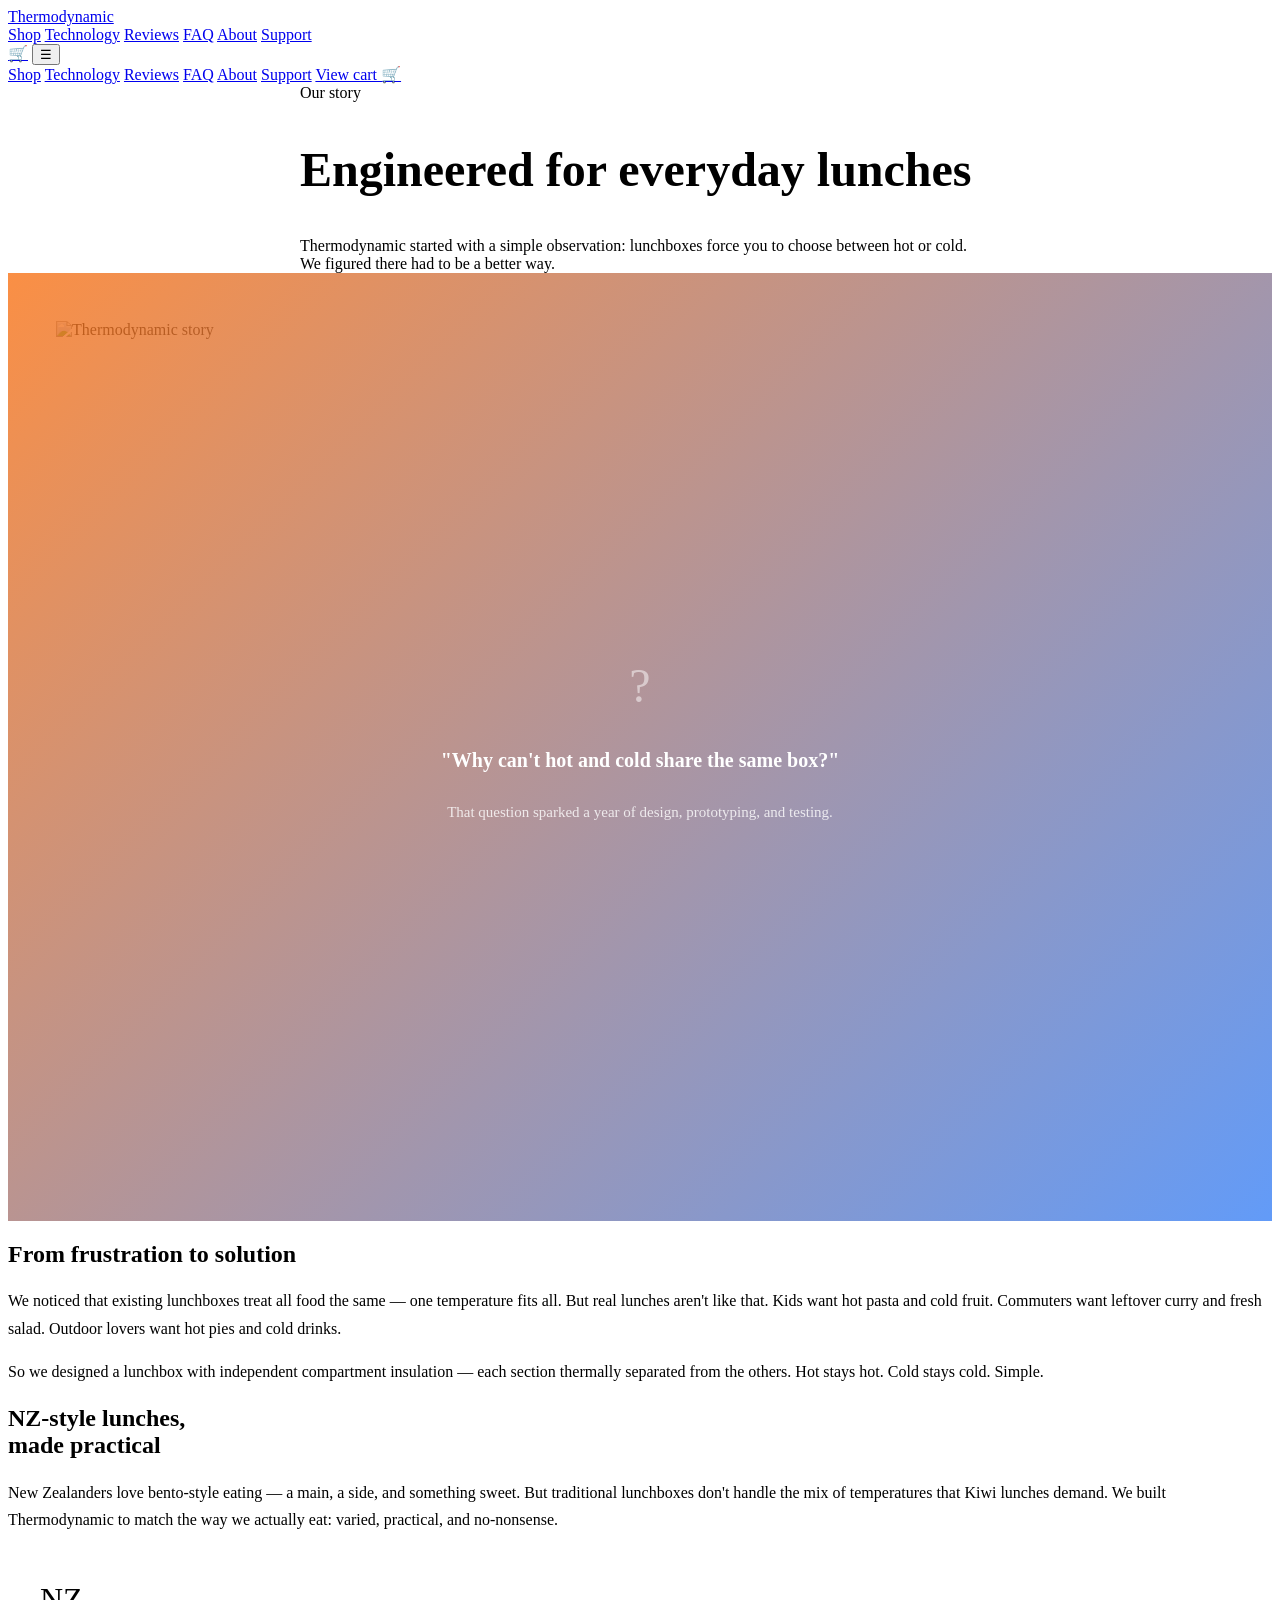
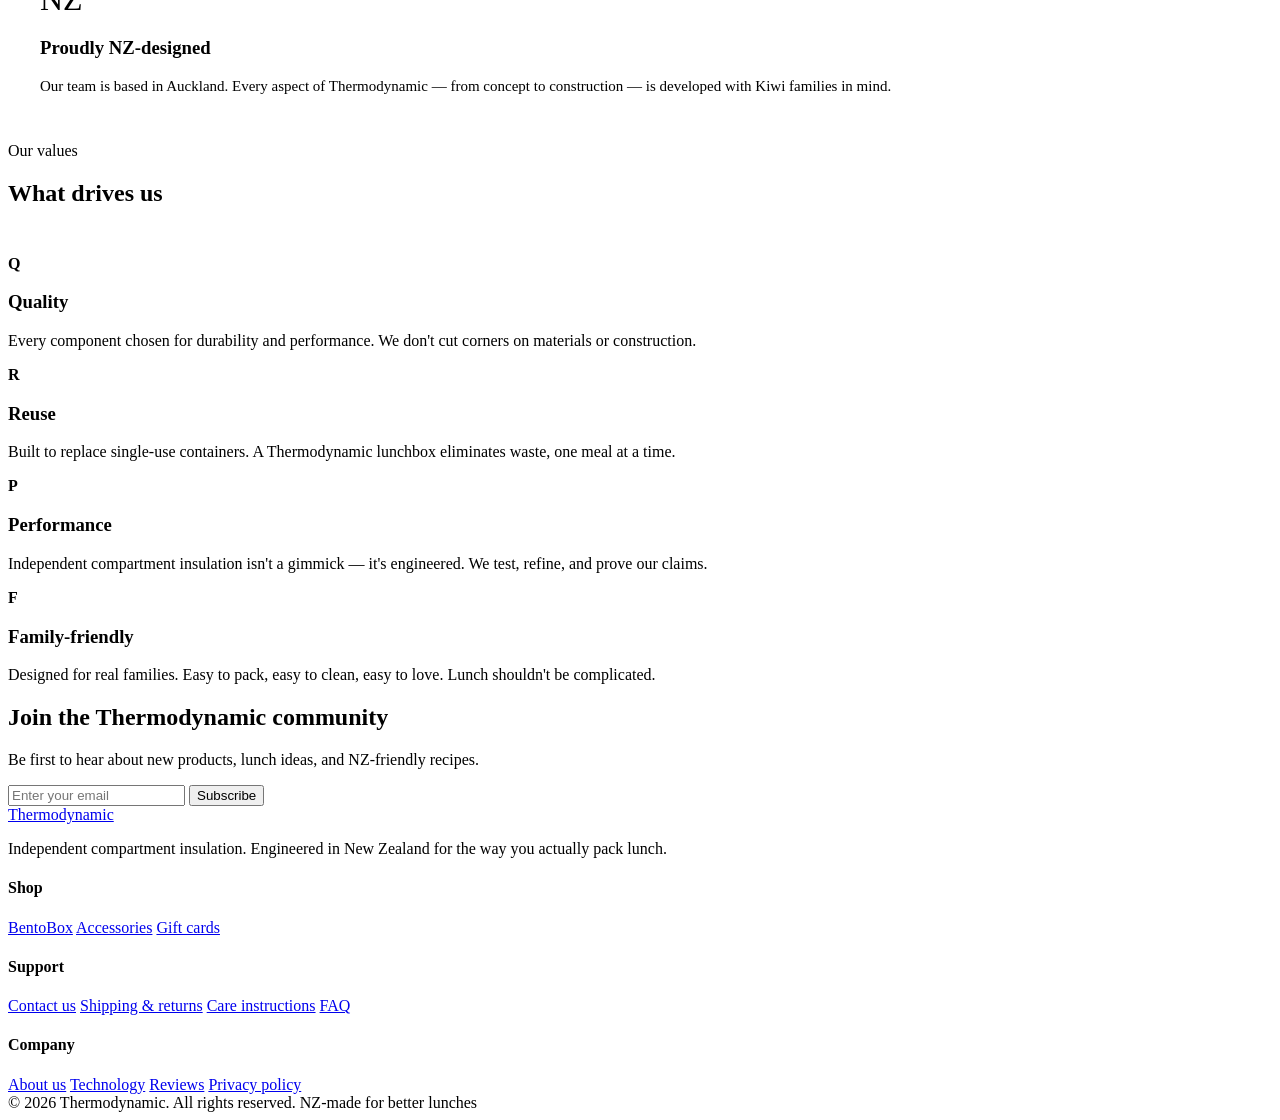
==== about.html @ 36f6bd49 "Add about.html" ====
<!DOCTYPE html>
<html lang="en-NZ">
<head>
  <meta charset="UTF-8">
  <meta name="viewport" content="width=device-width, initial-scale=1.0">
  <title>About Thermodynamic – Our Story</title>
  <meta name="description" content="Thermodynamic was born from one simple question: why can't hot and cold food share the same lunchbox? Learn our story.">
  <meta property="og:title" content="About Thermodynamic – Engineered for everyday lunches">
  <meta property="og:description" content="The story behind New Zealand's first independent compartment insulation lunchbox.">
  <link rel="stylesheet" href="css/style.css">
  <link rel="icon" href="assets/logo.svg">
</head>
<body>
  <header class="header">
    <div class="container header-inner">
      <a href="index.html" class="logo"><img class="logo-icon" src="assets/logo.svg" alt="">Thermodynamic</a>
      <nav class="nav">
        <a href="shop.html">Shop</a>
        <a href="technology.html">Technology</a>
        <a href="reviews.html">Reviews</a>
        <a href="faq.html">FAQ</a>
        <a href="about.html">About</a>
        <a href="support.html">Support</a>
      </nav>
      <div class="header-actions">
        <a href="cart.html" class="cart-btn" aria-label="Cart">🛒<span class="cart-count" style="display:none">0</span></a>
        <button class="mobile-menu-btn" aria-label="Menu">☰</button>
      </div>
    </div>
    <nav class="mobile-nav">
      <a href="shop.html">Shop</a>
      <a href="technology.html">Technology</a>
      <a href="reviews.html">Reviews</a>
      <a href="faq.html">FAQ</a>
      <a href="about.html">About</a>
      <a href="support.html">Support</a>
      <a href="cart.html" class="btn btn-primary">View cart 🛒</a>
    </nav>
  </header>

  <main>
    <section class="section" style="padding-bottom:0">
      <div class="container">
        <div class="text-center" style="max-width:680px;margin:0 auto">
          <span class="section-label">Our story</span>
          <h1 class="section-title" style="font-size:clamp(2rem,4.5vw,3rem)">Engineered for everyday lunches</h1>
          <p class="section-subtitle" style="margin:0 auto">Thermodynamic started with a simple observation: lunchboxes force you to choose between hot or cold. We figured there had to be a better way.</p>
        </div>
      </div>
    </section>

    <!-- Story -->
    <section class="section">
      <div class="container">
        <div class="grid-2" style="align-items:center">
          <div style="border-radius:var(--radius);overflow:hidden;position:relative;aspect-ratio:4/3">
            <img src="assets/standard_slate.png" alt="Thermodynamic story" style="position:absolute;inset:0;width:100%;height:100%;object-fit:contain;padding:3rem">
            <div style="position:absolute;inset:0;background:linear-gradient(135deg,rgba(249,115,22,.8),rgba(59,130,246,.8));display:flex;flex-direction:column;align-items:center;justify-content:center;padding:2rem;text-align:center">
              <div style="font-size:3rem;font-weight:200;color:rgba(255,255,255,.5);margin-bottom:1rem">?</div>
              <h3 style="font-size:1.25rem;color:white">"Why can't hot and cold share the same box?"</h3>
              <p style="color:rgba(255,255,255,.8);font-size:.9375rem;margin-top:.75rem">That question sparked a year of design, prototyping, and testing.</p>
            </div>
          </div>
          <div>
            <h2 class="section-title">From frustration to solution</h2>
            <p style="color:var(--slate-500);line-height:1.7;margin-bottom:1rem">We noticed that existing lunchboxes treat all food the same — one temperature fits all. But real lunches aren't like that. Kids want hot pasta and cold fruit. Commuters want leftover curry and fresh salad. Outdoor lovers want hot pies and cold drinks.</p>
            <p style="color:var(--slate-500);line-height:1.7">So we designed a lunchbox with independent compartment insulation — each section thermally separated from the others. Hot stays hot. Cold stays cold. Simple.</p>
          </div>
        </div>
      </div>
    </section>

    <!-- NZ context -->
    <section class="section" style="background:var(--slate-50)">
      <div class="container">
        <div class="grid-2" style="align-items:center">
          <div>
            <h2 class="section-title">NZ-style lunches,<br>made practical</h2>
            <p style="color:var(--slate-500);line-height:1.7">New Zealanders love bento-style eating — a main, a side, and something sweet. But traditional lunchboxes don't handle the mix of temperatures that Kiwi lunches demand. We built Thermodynamic to match the way we actually eat: varied, practical, and no-nonsense.</p>
          </div>
          <div style="background:var(--white);border-radius:var(--radius);padding:2rem;border:1px solid var(--slate-200)">
            <div style="font-size:2rem;font-weight:200;color:var(--slate-300);margin-bottom:1rem">NZ</div>
            <h3>Proudly NZ-designed</h3>
            <p style="color:var(--slate-500);font-size:.9375rem">Our team is based in Auckland. Every aspect of Thermodynamic — from concept to construction — is developed with Kiwi families in mind.</p>
          </div>
        </div>
      </div>
    </section>

    <!-- Values -->
    <section class="section">
      <div class="container">
        <div class="text-center" style="margin-bottom:3rem">
          <span class="section-label">Our values</span>
          <h2 class="section-title">What drives us</h2>
        </div>
        <div class="values-grid">
          <div class="value-card">
            <div class="icon" style="font-weight:700;font-size:1rem">Q</div>
            <h3>Quality</h3>
            <p>Every component chosen for durability and performance. We don't cut corners on materials or construction.</p>
          </div>
          <div class="value-card">
            <div class="icon" style="font-weight:700;font-size:1rem">R</div>
            <h3>Reuse</h3>
            <p>Built to replace single-use containers. A Thermodynamic lunchbox eliminates waste, one meal at a time.</p>
          </div>
          <div class="value-card">
            <div class="icon" style="font-weight:700;font-size:1rem">P</div>
            <h3>Performance</h3>
            <p>Independent compartment insulation isn't a gimmick — it's engineered. We test, refine, and prove our claims.</p>
          </div>
          <div class="value-card">
            <div class="icon" style="font-weight:700;font-size:1rem">F</div>
            <h3>Family-friendly</h3>
            <p>Designed for real families. Easy to pack, easy to clean, easy to love. Lunch shouldn't be complicated.</p>
          </div>
        </div>
      </div>
    </section>

    <section class="section email-capture">
      <div class="container">
        <h2>Join the Thermodynamic community</h2>
        <p>Be first to hear about new products, lunch ideas, and NZ-friendly recipes.</p>
        <form class="email-form" onsubmit="event.preventDefault();const i=this.querySelector('input');if(i&&i.value){showToast('Thanks! You\'re on the list');i.value=''}">
          <input type="email" placeholder="Enter your email" required aria-label="Email address">
          <button type="submit" class="btn btn-dark">Subscribe</button>
        </form>
      </div>
    </section>
  </main>

  <footer class="footer">
    <div class="container">
      <div class="footer-grid">
        <div class="footer-brand">
          <a href="index.html" class="logo"><img class="logo-icon" src="assets/logo.svg" alt="">Thermodynamic</a>
          <p>Independent compartment insulation. Engineered in New Zealand for the way you actually pack lunch.</p>
        </div>
        <div>
          <h4>Shop</h4>
          <a href="shop.html">BentoBox</a>
          <a href="shop.html">Accessories</a>
          <a href="shop.html">Gift cards</a>
        </div>
        <div>
          <h4>Support</h4>
          <a href="support.html">Contact us</a>
          <a href="support.html">Shipping & returns</a>
          <a href="support.html">Care instructions</a>
          <a href="faq.html">FAQ</a>
        </div>
        <div>
          <h4>Company</h4>
          <a href="about.html">About us</a>
          <a href="technology.html">Technology</a>
          <a href="reviews.html">Reviews</a>
          <a href="support.html">Privacy policy</a>
        </div>
      </div>
      <div class="footer-bottom">
        <span>© 2026 Thermodynamic. All rights reserved.</span>
        <span>NZ-made for better lunches</span>
      </div>
    </div>
  </footer>

  <script src="js/main.js"></script>
</body>
</html>
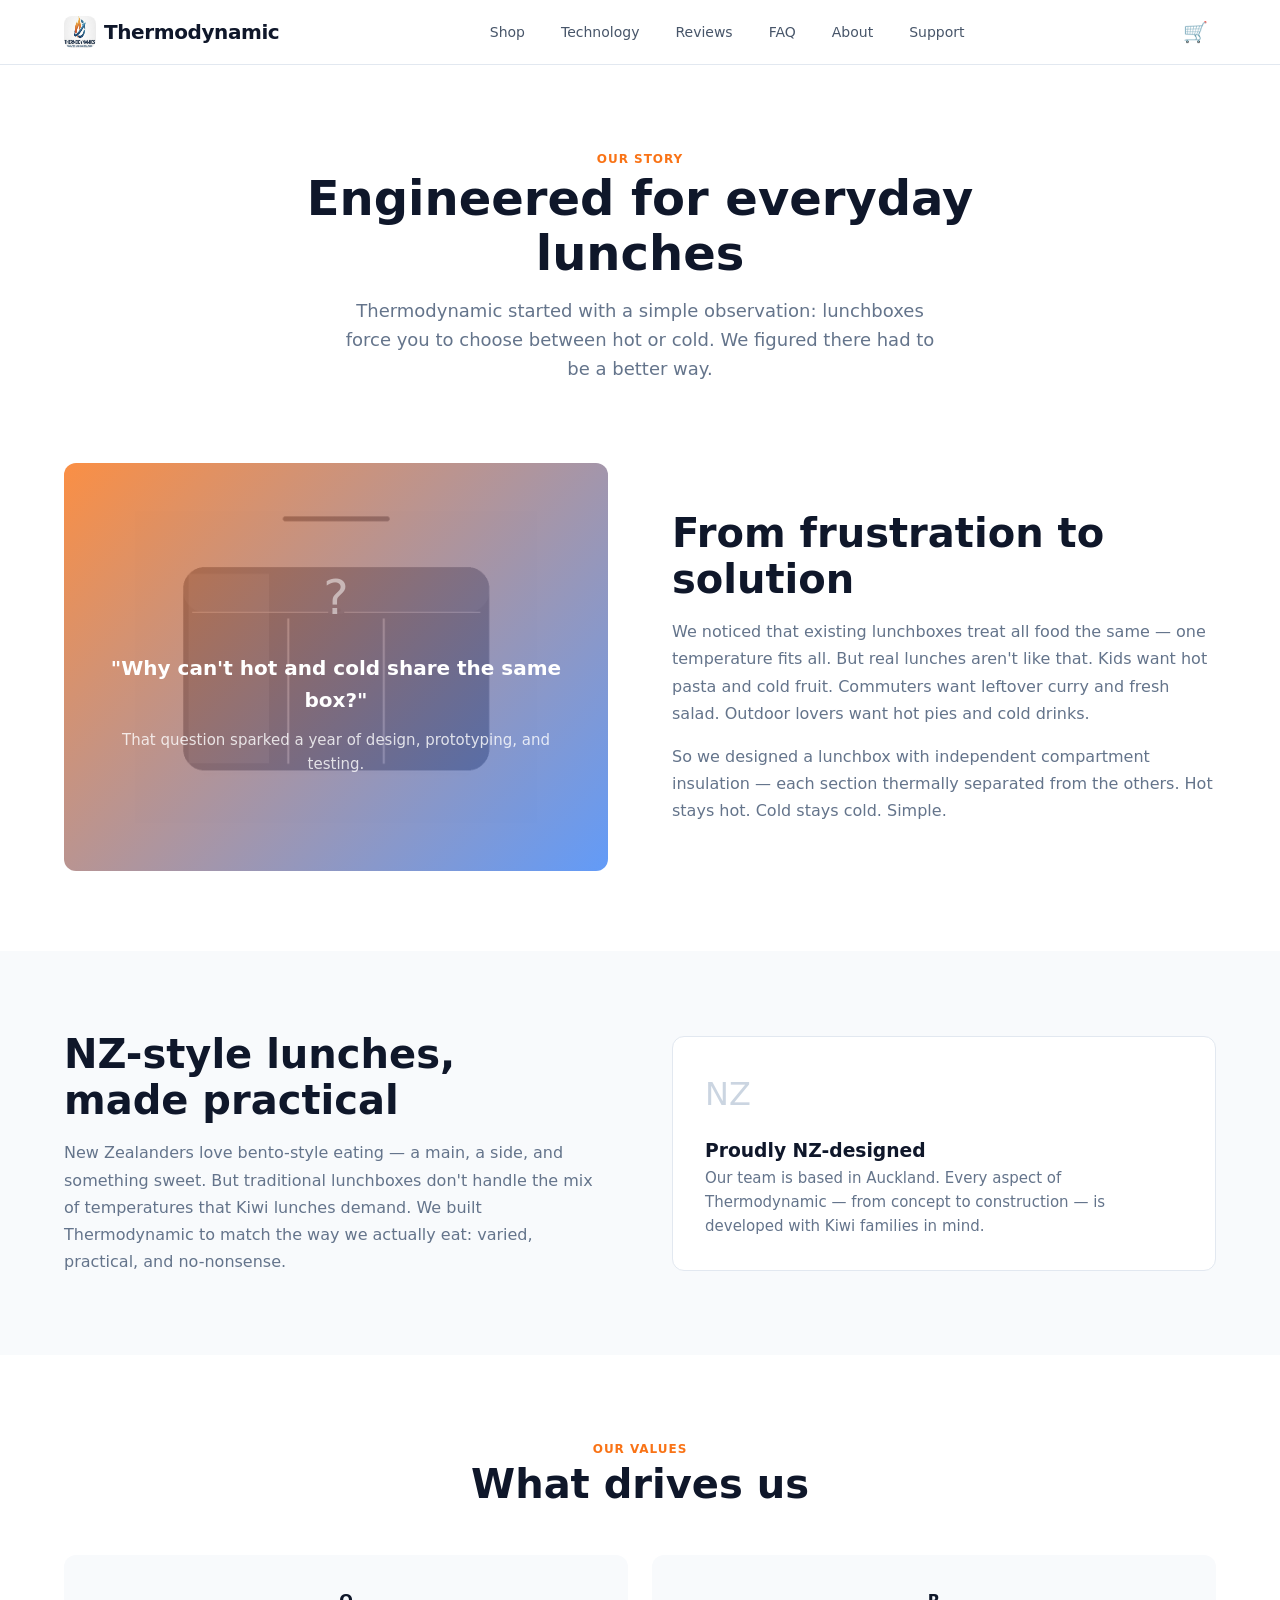
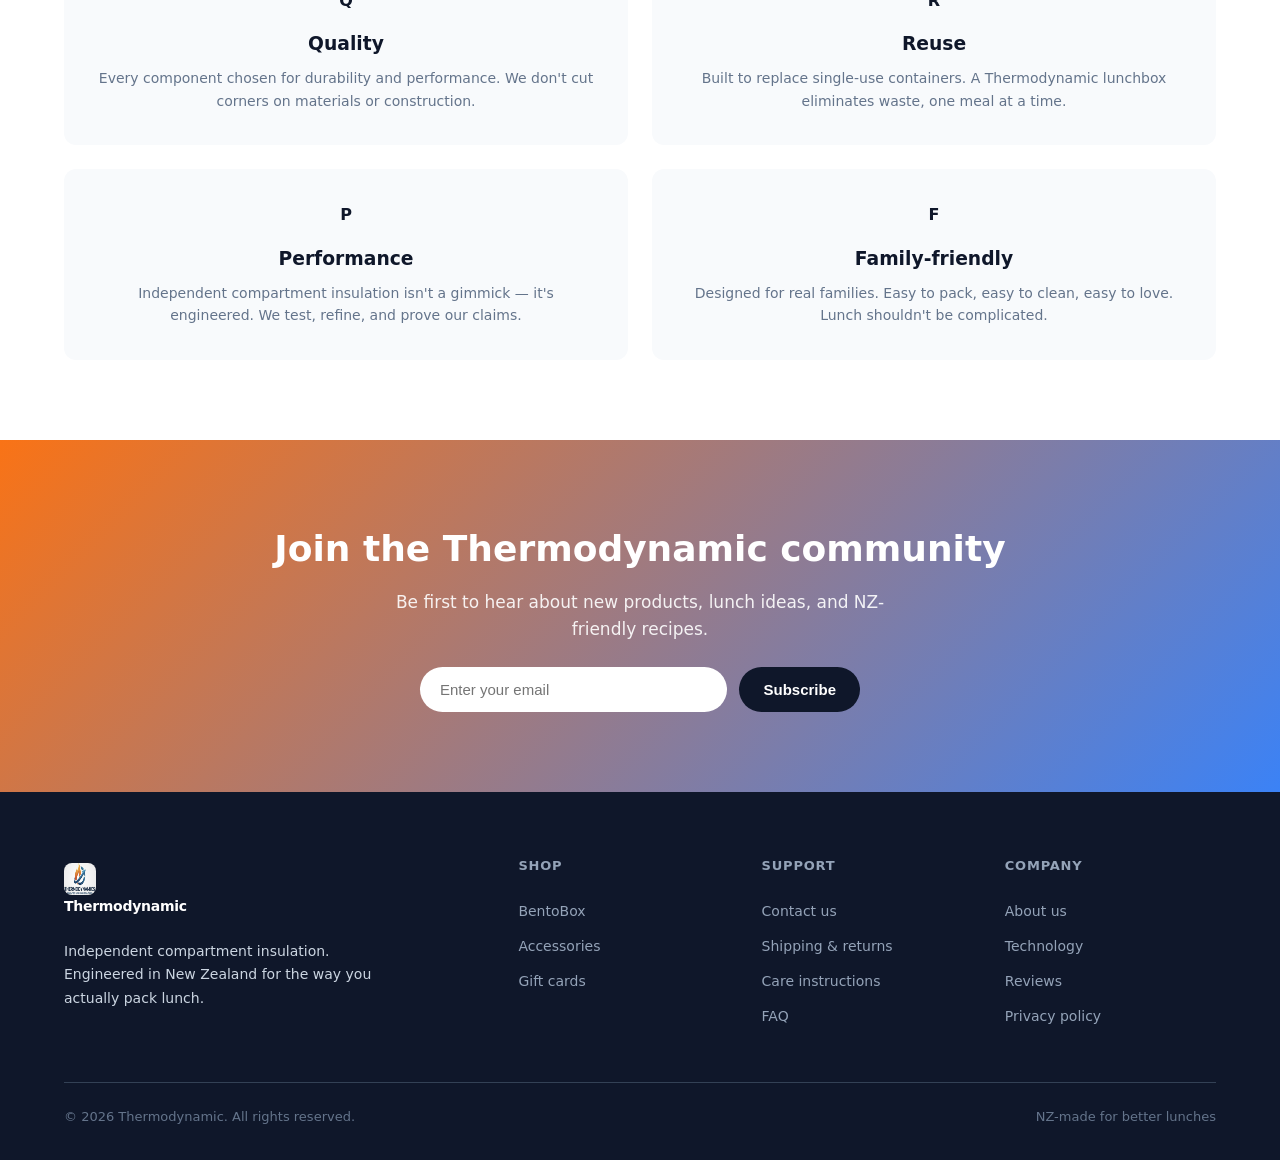
==== commit 3b93da28: "Replace logo with new brand image + update hero" ====
--- a/about.html
+++ b/about.html
@@ -8,12 +8,12 @@
   <meta property="og:title" content="About Thermodynamic – Engineered for everyday lunches">
   <meta property="og:description" content="The story behind New Zealand's first independent compartment insulation lunchbox.">
   <link rel="stylesheet" href="css/style.css">
-  <link rel="icon" href="assets/logo.svg">
+  <link rel="icon" href="assets/logo.png">
 </head>
 <body>
   <header class="header">
     <div class="container header-inner">
-      <a href="index.html" class="logo"><img class="logo-icon" src="assets/logo.svg" alt="">Thermodynamic</a>
+      <a href="index.html" class="logo"><img class="logo-icon" src="assets/logo.png" alt="">Thermodynamic</a>
       <nav class="nav">
         <a href="shop.html">Shop</a>
         <a href="technology.html">Technology</a>
@@ -135,7 +135,7 @@
     <div class="container">
       <div class="footer-grid">
         <div class="footer-brand">
-          <a href="index.html" class="logo"><img class="logo-icon" src="assets/logo.svg" alt="">Thermodynamic</a>
+          <a href="index.html" class="logo"><img class="logo-icon" src="assets/logo.png" alt="">Thermodynamic</a>
           <p>Independent compartment insulation. Engineered in New Zealand for the way you actually pack lunch.</p>
         </div>
         <div>
--- a/css/style.css
+++ b/css/style.css
@@ -0,0 +1,303 @@
+*,*::before,*::after{box-sizing:border-box;margin:0;padding:0}
+:root{
+  --orange-500:#f97316;--orange-600:#ea580c;--orange-50:#fff7ed;
+  --blue-500:#3b82f6;--blue-600:#2563eb;--blue-50:#eff6ff;
+  --slate-50:#f8fafc;--slate-100:#f1f5f9;--slate-200:#e2e8f0;--slate-300:#cbd5e1;--slate-400:#94a3b8;--slate-500:#64748b;--slate-600:#475569;--slate-700:#334155;--slate-800:#1e293b;--slate-900:#0f172a;
+  --white:#fff;--black:#000;
+  --font-sans:system-ui,-apple-system,BlinkMacSystemFont,'Segoe UI',Roboto,sans-serif;
+  --container:1200px;--radius:12px;--transition:200ms ease
+}
+html{scroll-behavior:smooth;font-size:16px}
+body{font-family:var(--font-sans);color:var(--slate-900);background:var(--white);line-height:1.6;-webkit-font-smoothing:antialiased}
+img{max-width:100%;height:auto;display:block}
+a{color:inherit;text-decoration:none}
+ul{list-style:none}
+.container{max-width:var(--container);margin:0 auto;padding:0 1.5rem}
+.sr-only{position:absolute;width:1px;height:1px;padding:0;margin:-1px;overflow:hidden;clip:rect(0,0,0,0);border:0}
+.btn{display:inline-flex;align-items:center;justify-content:center;gap:.5rem;padding:.75rem 1.5rem;border-radius:9999px;font-weight:600;font-size:.9375rem;border:none;cursor:pointer;transition:all var(--transition);text-align:center}
+.btn-primary{background:var(--orange-500);color:var(--white)}
+.btn-primary:hover{background:var(--orange-600);transform:translateY(-1px)}
+.btn-secondary{background:var(--slate-100);color:var(--slate-800)}
+.btn-secondary:hover{background:var(--slate-200)}
+.btn-outline{background:transparent;color:var(--slate-800);border:2px solid var(--slate-300)}
+.btn-outline:hover{border-color:var(--slate-800)}
+.btn-dark{background:var(--slate-900);color:var(--white)}
+.btn-dark:hover{background:var(--slate-800)}
+.section{padding:5rem 0}
+.section-label{font-size:.75rem;font-weight:700;text-transform:uppercase;letter-spacing:.08em;color:var(--orange-500);margin-bottom:.75rem}
+.section-title{font-size:clamp(1.75rem,4vw,2.5rem);font-weight:800;line-height:1.15;margin-bottom:1rem}
+.section-subtitle{font-size:1.125rem;color:var(--slate-500);max-width:600px;line-height:1.6}
+.grid-2{display:grid;grid-template-columns:1fr;gap:3rem}
+.grid-3{display:grid;grid-template-columns:1fr;gap:2rem}
+.grid-4{display:grid;grid-template-columns:1fr;gap:2rem}
+@media(min-width:768px){
+  .grid-2{grid-template-columns:1fr 1fr;gap:4rem}
+  .grid-3{grid-template-columns:repeat(3,1fr)}
+  .grid-4{grid-template-columns:repeat(2,1fr)}
+}
+@media(min-width:1024px){
+  .grid-4{grid-template-columns:repeat(4,1fr)}
+}
+
+/* Header */
+.header{position:sticky;top:0;z-index:100;background:rgba(255,255,255,.95);backdrop-filter:blur(8px);border-bottom:1px solid var(--slate-200)}
+.header-inner{display:flex;align-items:center;justify-content:space-between;height:64px}
+.logo{font-size:1.25rem;font-weight:800;letter-spacing:-.02em;display:flex;align-items:center;gap:.5rem}
+.logo-icon{width:32px;height:32px;border-radius:8px}
+.nav{display:none}
+.nav a{padding:.5rem 1rem;font-size:.875rem;font-weight:500;color:var(--slate-600);transition:color var(--transition);border-radius:8px}
+.nav a:hover{color:var(--slate-900);background:var(--slate-100)}
+.header-actions{display:flex;align-items:center;gap:.75rem}
+.cart-btn{position:relative;background:none;border:none;cursor:pointer;padding:.5rem;font-size:1.25rem;color:var(--slate-600);transition:color var(--transition)}
+.cart-btn:hover{color:var(--slate-900)}
+.cart-count{position:absolute;top:0;right:0;background:var(--orange-500);color:var(--white);font-size:.625rem;font-weight:700;width:18px;height:18px;border-radius:50%;display:flex;align-items:center;justify-content:center}
+.mobile-menu-btn{display:block;background:none;border:none;cursor:pointer;padding:.5rem;font-size:1.5rem;color:var(--slate-600)}
+@media(min-width:768px){
+  .nav{display:flex;align-items:center;gap:.25rem}
+  .mobile-menu-btn{display:none}
+}
+
+/* Mobile nav */
+.mobile-nav{display:none;position:fixed;top:64px;left:0;right:0;bottom:0;background:var(--white);z-index:99;padding:2rem 1.5rem;overflow-y:auto}
+.mobile-nav.open{display:block}
+.mobile-nav a{display:block;padding:.875rem 0;font-size:1.125rem;font-weight:500;color:var(--slate-700);border-bottom:1px solid var(--slate-100)}
+.mobile-nav .btn{margin-top:1.5rem;width:100%}
+
+/* Hero */
+.hero{position:relative;overflow:hidden;padding:4rem 0 3rem}
+.hero-bg{position:absolute;inset:0;background:linear-gradient(135deg,var(--orange-50)0%,var(--blue-50)100%);z-index:-1}
+.hero-content{text-align:center;max-width:720px;margin:0 auto}
+.hero h1{font-size:clamp(2.25rem,5.5vw,3.75rem);font-weight:900;line-height:1.08;letter-spacing:-.02em;margin-bottom:1.25rem}
+.hero .highlight-orange{color:var(--orange-500)}.hero .highlight-blue{color:var(--blue-500)}
+.hero p{font-size:clamp(1rem,2vw,1.25rem);color:var(--slate-500);max-width:560px;margin:0 auto 2rem;line-height:1.7}
+.hero-actions{display:flex;flex-wrap:wrap;gap:1rem;justify-content:center}
+.hero-visual{margin-top:3rem;position:relative;border-radius:var(--radius);overflow:hidden;background:linear-gradient(135deg,#fef3c7,#dbeafe);aspect-ratio:16/9;display:flex;align-items:center;justify-content:center}
+.hero-visual-content{text-align:center;padding:2rem}
+.hero-visual-content .temp-badge{display:inline-flex;align-items:center;gap:1.5rem;padding:.75rem 1.5rem;background:rgba(255,255,255,.9);border-radius:9999px;font-weight:600;font-size:1.125rem}
+.hero-visual-content .hot{color:var(--orange-500)}.hero-visual-content .cold{color:var(--blue-500)}
+.hero-visual-content .divider{color:var(--slate-300)}
+@media(min-width:768px){
+  .hero{padding:6rem 0 4rem}
+}
+
+/* Benefit cards */
+.benefits-grid{display:grid;grid-template-columns:1fr;gap:1.5rem}
+@media(min-width:640px){.benefits-grid{grid-template-columns:repeat(2,1fr)}}
+@media(min-width:1024px){.benefits-grid{grid-template-columns:repeat(4,1fr)}}
+.benefit-card{background:var(--slate-50);border-radius:var(--radius);padding:1.75rem;transition:all var(--transition);border:1px solid transparent}
+.benefit-card:hover{border-color:var(--slate-200);background:var(--white);transform:translateY(-2px)}
+.benefit-icon{width:48px;height:48px;border-radius:12px;display:flex;align-items:center;justify-content:center;font-size:1.5rem;margin-bottom:1rem}
+.benefit-icon.orange{background:var(--orange-50)}.benefit-icon.blue{background:var(--blue-50)}
+.benefit-card h3{font-size:1rem;font-weight:700;margin-bottom:.5rem}
+.benefit-card p{font-size:.875rem;color:var(--slate-500);line-height:1.6}
+
+/* Signature scenario */
+.signature{background:var(--slate-900);color:var(--white);overflow:hidden}
+.signature-grid{display:grid;grid-template-columns:1fr;gap:2rem;align-items:center}
+@media(min-width:768px){.signature-grid{grid-template-columns:1fr 1fr}}
+.signature-visual{position:relative;border-radius:var(--radius);overflow:hidden;aspect-ratio:4/3;display:flex}
+.signature-half{flex:1;display:flex;align-items:center;justify-content:center;font-weight:800;font-size:clamp(1.25rem,3vw,2rem)}
+.signature-half.hot-side{background:linear-gradient(135deg,#f97316,#fbbf24);color:var(--white)}
+.signature-half.cold-side{background:linear-gradient(135deg,#3b82f6,#a5b4fc);color:var(--white)}
+.signature-content h2{font-size:clamp(2rem,4vw,3rem);font-weight:800;line-height:1.1;margin-bottom:1rem}
+.signature-content p{color:var(--slate-400);font-size:1.125rem;max-width:480px;line-height:1.7}
+.signature-content .btn{margin-top:1.5rem}
+
+/* Product preview on home */
+.product-preview-grid{display:grid;grid-template-columns:1fr;gap:2rem}
+@media(min-width:640px){.product-preview-grid{grid-template-columns:repeat(2,1fr)}}
+@media(min-width:1024px){.product-preview-grid{grid-template-columns:repeat(3,1fr)}}
+.product-card{background:var(--white);border:1px solid var(--slate-200);border-radius:var(--radius);overflow:hidden;transition:all var(--transition);cursor:pointer}
+.product-card:hover{box-shadow:0 8px 30px rgba(0,0,0,.08);transform:translateY(-3px)}
+.product-card-image{aspect-ratio:4/3;background:var(--slate-100);display:flex;align-items:center;justify-content:center;font-size:2rem;position:relative}
+.product-card-image .tag{position:absolute;top:.75rem;left:.75rem;background:var(--orange-500);color:var(--white);font-size:.6875rem;font-weight:700;padding:.25rem .625rem;border-radius:9999px}
+.product-card-body{padding:1.25rem}
+.product-card-body h3{font-size:1.0625rem;font-weight:700;margin-bottom:.25rem}
+.product-card-body .price{font-size:1.125rem;font-weight:700;color:var(--orange-600)}
+.product-card-body .desc{font-size:.8125rem;color:var(--slate-500);margin-top:.25rem}
+.product-card .variant-dots{display:flex;gap:.375rem;margin-top:.75rem}
+.product-card .variant-dots span{width:20px;height:20px;border-radius:50%;border:2px solid var(--slate-200);cursor:pointer;transition:border-color var(--transition)}
+.product-card .variant-dots span:hover,.product-card .variant-dots span.active{border-color:var(--slate-800)}
+
+/* Social proof */
+.review-highlights{display:grid;grid-template-columns:1fr;gap:1.5rem}
+@media(min-width:768px){.review-highlights{grid-template-columns:repeat(3,1fr)}}
+.review-card{background:var(--slate-50);border-radius:var(--radius);padding:1.5rem}
+.review-card .stars{color:#f59e0b;font-size:.875rem;margin-bottom:.75rem}
+.review-card blockquote{font-size:.9375rem;color:var(--slate-700);line-height:1.6;margin-bottom:1rem;font-style:italic}
+.review-card .author{font-size:.8125rem;font-weight:600;color:var(--slate-500)}
+.star-rating-summary{display:flex;align-items:center;gap:.75rem;margin-bottom:2rem;padding:1rem 1.5rem;background:var(--slate-50);border-radius:var(--radius)}
+.star-rating-summary .avg{font-size:2rem;font-weight:800;color:var(--slate-900)}
+.star-rating-summary .stars{color:#f59e0b;font-size:1.125rem}
+.star-rating-summary .total{font-size:.875rem;color:var(--slate-500)}
+
+/* FAQ preview/home */
+.faq-list{max-width:720px;margin:0 auto}
+.faq-item{border-bottom:1px solid var(--slate-200);padding:1.25rem 0}
+.faq-question{display:flex;justify-content:space-between;align-items:center;width:100%;background:none;border:none;cursor:pointer;font-size:1rem;font-weight:600;color:var(--slate-800);text-align:left;padding:0;transition:color var(--transition)}
+.faq-question:hover{color:var(--orange-500)}
+.faq-question .icon{font-size:1.25rem;transition:transform var(--transition);flex-shrink:0;margin-left:1rem}
+.faq-item.open .faq-question .icon{transform:rotate(45deg)}
+.faq-answer{padding-top:.75rem;font-size:.9375rem;color:var(--slate-500);line-height:1.7;display:none}
+.faq-item.open .faq-answer{display:block}
+.faq-cta{text-align:center;margin-top:2rem}
+
+/* Email capture */
+.email-capture{background:linear-gradient(135deg,var(--orange-500),var(--blue-500));color:var(--white);text-align:center}
+.email-capture h2{font-size:clamp(1.5rem,3.5vw,2.25rem);font-weight:800;margin-bottom:.75rem}
+.email-capture p{opacity:.9;font-size:1.0625rem;margin-bottom:1.5rem;max-width:500px;margin-left:auto;margin-right:auto}
+.email-form{display:flex;flex-direction:column;gap:.75rem;max-width:440px;margin:0 auto}
+.email-form input{flex:1;padding:.875rem 1.25rem;border-radius:9999px;border:none;font-size:.9375rem;outline:none}
+.email-form .btn{background:var(--slate-900);color:var(--white)}
+.email-form .btn:hover{background:var(--slate-800)}
+@media(min-width:480px){.email-form{flex-direction:row}}
+
+/* PDP */
+.pdp-gallery{display:grid;grid-template-columns:1fr;gap:1rem}
+@media(min-width:768px){.pdp-gallery{grid-template-columns:2fr 1fr}}
+.pdp-gallery-main{aspect-ratio:4/3;background:var(--slate-100);border-radius:var(--radius);display:flex;align-items:center;justify-content:center;font-size:2rem}
+.pdp-gallery-thumbs{display:grid;grid-template-columns:repeat(4,1fr);gap:.75rem}
+.pdp-gallery-thumbs div{aspect-ratio:1;background:var(--slate-100);border-radius:8px;display:flex;align-items:center;justify-content:center;font-size:1rem;cursor:pointer;border:2px solid transparent}
+.pdp-gallery-thumbs div.active{border-color:var(--orange-500)}
+.pdp-info h1{font-size:clamp(1.5rem,3vw,2rem);font-weight:800;margin-bottom:.5rem}
+.pdp-price{font-size:1.75rem;font-weight:800;color:var(--orange-600);margin-bottom:1rem}
+.pdp-variants{margin-bottom:1.5rem}
+.pdp-variants label{font-size:.8125rem;font-weight:600;text-transform:uppercase;letter-spacing:.04em;color:var(--slate-500);margin-bottom:.5rem;display:block}
+.option-group{display:flex;flex-wrap:wrap;gap:.5rem}
+.option-group button{padding:.5rem 1rem;border:1px solid var(--slate-300);border-radius:8px;background:var(--white);cursor:pointer;font-size:.875rem;font-weight:500;transition:all var(--transition)}
+.option-group button:hover{border-color:var(--slate-800)}
+.option-group button.active{background:var(--slate-900);color:var(--white);border-color:var(--slate-900)}
+.color-swatch{width:36px;height:36px;border-radius:50%;border:2px solid var(--slate-200);cursor:pointer;transition:all var(--transition)}
+.color-swatch.active{border-color:var(--slate-900);box-shadow:0 0 0 2px var(--white),0 0 0 4px var(--slate-900)}
+.pdp-actions{display:flex;gap:.75rem;flex-wrap:wrap;margin-bottom:1.5rem}
+.pdp-actions .btn{flex:1;min-width:160px}
+.pdp-meta{font-size:.875rem;color:var(--slate-500);display:flex;gap:1.5rem;flex-wrap:wrap}
+.pdp-meta span{display:flex;align-items:center;gap:.375rem}
+.pdp-section{padding:3rem 0;border-top:1px solid var(--slate-200)}
+.pdp-section h2{font-size:1.5rem;font-weight:700;margin-bottom:1rem}
+.pdp-section p{color:var(--slate-600);line-height:1.7;max-width:640px}
+
+/* Specs grid */
+.specs-grid{display:grid;grid-template-columns:1fr;gap:1rem}
+@media(min-width:640px){.specs-grid{grid-template-columns:repeat(2,1fr)}}
+@media(min-width:768px){.specs-grid{grid-template-columns:repeat(4,1fr)}}
+.spec-card{text-align:center;padding:1.5rem;background:var(--slate-50);border-radius:var(--radius)}
+.spec-card .icon{font-size:2rem;margin-bottom:.75rem}
+.spec-card .value{font-size:1.5rem;font-weight:800;color:var(--slate-900)}
+.spec-card .label{font-size:.8125rem;color:var(--slate-500);margin-top:.25rem}
+.spec-card .note{font-size:.75rem;color:var(--slate-400);margin-top:.5rem}
+
+/* Compartment diagram */
+.compartment-diagram{display:grid;grid-template-columns:1fr 1fr 1fr;gap:.75rem;max-width:480px;margin:0 auto}
+.compartment{aspect-ratio:1;border-radius:var(--radius);display:flex;flex-direction:column;align-items:center;justify-content:center;font-weight:700;font-size:1rem;text-align:center;padding:.5rem}
+.compartment.hot{background:var(--orange-50);color:var(--orange-600);border:2px solid var(--orange-200)}
+.compartment.cold{background:var(--blue-50);color:var(--blue-600);border:2px solid var(--blue-200)}
+.compartment.ambient{background:var(--slate-100);color:var(--slate-600);border:2px solid var(--slate-200)}
+
+/* Icon list */
+.icon-list{display:grid;gap:1.25rem}
+.icon-list li{display:flex;gap:1rem;align-items:flex-start}
+.icon-list .li-icon{width:24px;height:24px;border-radius:6px;display:flex;align-items:center;justify-content:center;font-size:.75rem;flex-shrink:0}
+.icon-list .li-icon.orange{background:var(--orange-50);color:var(--orange-500)}
+.icon-list .li-icon.blue{background:var(--blue-50);color:var(--blue-600)}
+
+/* Reviews page */
+.reviews-header{display:flex;flex-wrap:wrap;justify-content:space-between;align-items:flex-start;gap:2rem;margin-bottom:3rem}
+.reviews-filters{display:flex;flex-wrap:wrap;gap:.5rem}
+.reviews-filters button{padding:.5rem 1rem;border:1px solid var(--slate-300);border-radius:9999px;background:var(--white);cursor:pointer;font-size:.8125rem;font-weight:500;transition:all var(--transition)}
+.reviews-filters button:hover{border-color:var(--slate-800)}
+.reviews-filters button.active{background:var(--slate-900);color:var(--white);border-color:var(--slate-900)}
+.reviews-grid{display:grid;grid-template-columns:1fr;gap:1.5rem}
+@media(min-width:640px){.reviews-grid{grid-template-columns:repeat(2,1fr)}}
+@media(min-width:1024px){.reviews-grid{grid-template-columns:repeat(3,1fr)}}
+.review-full-card{background:var(--white);border:1px solid var(--slate-200);border-radius:var(--radius);padding:1.5rem;transition:box-shadow var(--transition)}
+.review-full-card:hover{box-shadow:0 4px 20px rgba(0,0,0,.05)}
+.review-full-card .stars{color:#f59e0b;font-size:.875rem;margin-bottom:.5rem}
+.review-full-card .date{font-size:.75rem;color:var(--slate-400);margin-bottom:.5rem}
+.review-full-card h4{font-size:1rem;font-weight:700;margin-bottom:.5rem}
+.review-full-card p{font-size:.875rem;color:var(--slate-600);line-height:1.6;margin-bottom:.75rem}
+.review-full-card .author{font-size:.8125rem;font-weight:600;color:var(--slate-500);display:flex;align-items:center;gap:.5rem}
+.review-full-card .author .badge{font-size:.625rem;background:var(--orange-50);color:var(--orange-600);padding:.125rem .5rem;border-radius:9999px;font-weight:600}
+.review-full-card .review-photo{width:100%;aspect-ratio:16/9;background:var(--slate-100);border-radius:8px;margin-bottom:1rem;display:flex;align-items:center;justify-content:center;font-size:.75rem;color:var(--slate-400)}
+
+/* Technology page */
+.tech-diagram{position:relative;padding:3rem 0}
+.tech-layers{display:grid;grid-template-columns:1fr;gap:1rem;max-width:480px;margin:0 auto}
+.tech-layer{display:flex;align-items:center;gap:1rem;padding:1rem;border-radius:var(--radius);background:var(--white);border:1px solid var(--slate-200)}
+.tech-layer .layer-color{width:32px;height:32px;border-radius:8px;flex-shrink:0}
+.tech-layer .layer-label{font-weight:600;font-size:.9375rem}
+.tech-layer .layer-desc{font-size:.8125rem;color:var(--slate-500)}
+.heat-transfer-grid{display:grid;grid-template-columns:1fr;gap:1.5rem}
+@media(min-width:768px){.heat-transfer-grid{grid-template-columns:repeat(3,1fr)}}
+.heat-card{padding:1.5rem;border-radius:var(--radius);background:var(--slate-50);text-align:center}
+.heat-card .icon{font-size:2.5rem;margin-bottom:.75rem}
+.heat-card h4{font-weight:700;margin-bottom:.5rem}
+.heat-card p{font-size:.875rem;color:var(--slate-500);line-height:1.6}
+
+/* About page */
+.values-grid{display:grid;grid-template-columns:1fr;gap:1.5rem}
+@media(min-width:640px){.values-grid{grid-template-columns:repeat(2,1fr)}}
+.value-card{text-align:center;padding:2rem;border-radius:var(--radius);background:var(--slate-50);border:1px solid transparent;transition:all var(--transition)}
+.value-card:hover{border-color:var(--slate-200);transform:translateY(-2px)}
+.value-card .icon{font-size:2.5rem;margin-bottom:1rem}
+.value-card h3{font-weight:700;margin-bottom:.5rem}
+.value-card p{font-size:.875rem;color:var(--slate-500);line-height:1.6}
+
+/* Support page */
+.contact-form{max-width:560px}
+.form-group{margin-bottom:1.25rem}
+.form-group label{display:block;font-size:.8125rem;font-weight:600;color:var(--slate-600);margin-bottom:.375rem}
+.form-group input,.form-group textarea,.form-group select{width:100%;padding:.75rem 1rem;border:1px solid var(--slate-300);border-radius:8px;font-size:.9375rem;font-family:inherit;transition:border-color var(--transition);outline:none}
+.form-group input:focus,.form-group textarea:focus,.form-group select:focus{border-color:var(--orange-500);box-shadow:0 0 0 3px rgba(249,115,22,.1)}
+.form-group textarea{resize:vertical;min-height:120px}
+.support-grid{display:grid;grid-template-columns:1fr;gap:2rem}
+@media(min-width:768px){.support-grid{grid-template-columns:1fr 1fr}}
+
+/* Footer */
+.footer{background:var(--slate-900);color:var(--slate-300);padding:4rem 0 2rem}
+.footer-grid{display:grid;grid-template-columns:1fr;gap:2rem}
+@media(min-width:640px){.footer-grid{grid-template-columns:repeat(2,1fr)}}
+@media(min-width:1024px){.footer-grid{grid-template-columns:2fr 1fr 1fr 1fr}}
+.footer-brand .logo{color:var(--white);margin-bottom:1rem}
+.footer-brand p{font-size:.875rem;line-height:1.7;max-width:320px}
+.footer h4{font-size:.8125rem;font-weight:700;text-transform:uppercase;letter-spacing:.06em;color:var(--slate-400);margin-bottom:1rem}
+.footer a{display:block;font-size:.875rem;color:var(--slate-400);padding:.4rem 0;transition:color var(--transition)}
+.footer a:hover{color:var(--white)}
+.footer-bottom{border-top:1px solid var(--slate-700);margin-top:3rem;padding-top:1.5rem;display:flex;flex-wrap:wrap;justify-content:space-between;align-items:center;gap:1rem;font-size:.8125rem;color:var(--slate-500)}
+
+/* Cart page */
+.cart-page{padding:2rem 0 4rem}
+.cart-table{width:100%;border-collapse:collapse}
+.cart-table th{text-align:left;font-size:.75rem;font-weight:700;text-transform:uppercase;letter-spacing:.06em;color:var(--slate-400);padding:.75rem .5rem;border-bottom:1px solid var(--slate-200)}
+.cart-table td{padding:.75rem .5rem;border-bottom:1px solid var(--slate-100);font-size:.9375rem;vertical-align:middle}
+.cart-item-img{width:64px;height:64px;background:var(--slate-100);border-radius:8px;display:flex;align-items:center;justify-content:center;font-size:1.5rem}
+.cart-qty{display:flex;align-items:center;gap:.5rem}
+.cart-qty button{width:32px;height:32px;border-radius:50%;border:1px solid var(--slate-300);background:var(--white);cursor:pointer;font-size:1rem;display:flex;align-items:center;justify-content:center}
+.cart-qty span{font-weight:600;min-width:24px;text-align:center}
+.cart-remove{background:none;border:none;cursor:pointer;color:var(--slate-400);font-size:1.25rem;transition:color var(--transition)}
+.cart-remove:hover{color:var(--orange-500)}
+.cart-summary{background:var(--slate-50);border-radius:var(--radius);padding:1.5rem;margin-top:2rem;max-width:400px;margin-left:auto}
+.cart-summary .row{display:flex;justify-content:space-between;padding:.5rem 0;font-size:.9375rem}
+.cart-summary .total{font-weight:800;font-size:1.125rem;border-top:1px solid var(--slate-200);padding-top:.75rem;margin-top:.5rem}
+.cart-empty{text-align:center;padding:4rem 2rem}
+.cart-empty .icon{font-size:3rem;margin-bottom:1rem;opacity:.3}
+.cart-empty h2{font-size:1.5rem;font-weight:700;margin-bottom:.5rem}
+.cart-empty p{color:var(--slate-500);margin-bottom:1.5rem}
+
+/* Checkout */
+.checkout-form{max-width:560px;margin:0 auto}
+.checkout-form h2{font-size:1.25rem;font-weight:700;margin-bottom:1rem;padding-bottom:.5rem;border-bottom:1px solid var(--slate-200)}
+.order-summary{background:var(--slate-50);border-radius:var(--radius);padding:1.5rem;margin-bottom:2rem}
+.order-summary .item{display:flex;justify-content:space-between;padding:.5rem 0;font-size:.9375rem}
+.order-summary .total{font-weight:800;font-size:1.125rem;border-top:1px solid var(--slate-200);padding-top:.75rem;margin-top:.5rem}
+
+/* Toast */
+.toast{position:fixed;bottom:2rem;left:50%;transform:translateX(-50%) translateY(100px);background:var(--slate-900);color:var(--white);padding:.875rem 1.5rem;border-radius:9999px;font-size:.9375rem;font-weight:500;z-index:200;opacity:0;transition:all .4s ease;pointer-events:none}
+.toast.show{opacity:1;transform:translateX(-50%) translateY(0)}
+
+/* Utility */
+.text-center{text-align:center}
+.mt-1{margin-top:1rem}.mt-2{margin-top:2rem}.mt-3{margin-top:3rem}
+.mb-1{margin-bottom:1rem}.mb-2{margin-bottom:2rem}.mb-3{margin-bottom:3rem}
+.gap-1{gap:1rem}
+.flex-center{display:flex;align-items:center;justify-content:center}
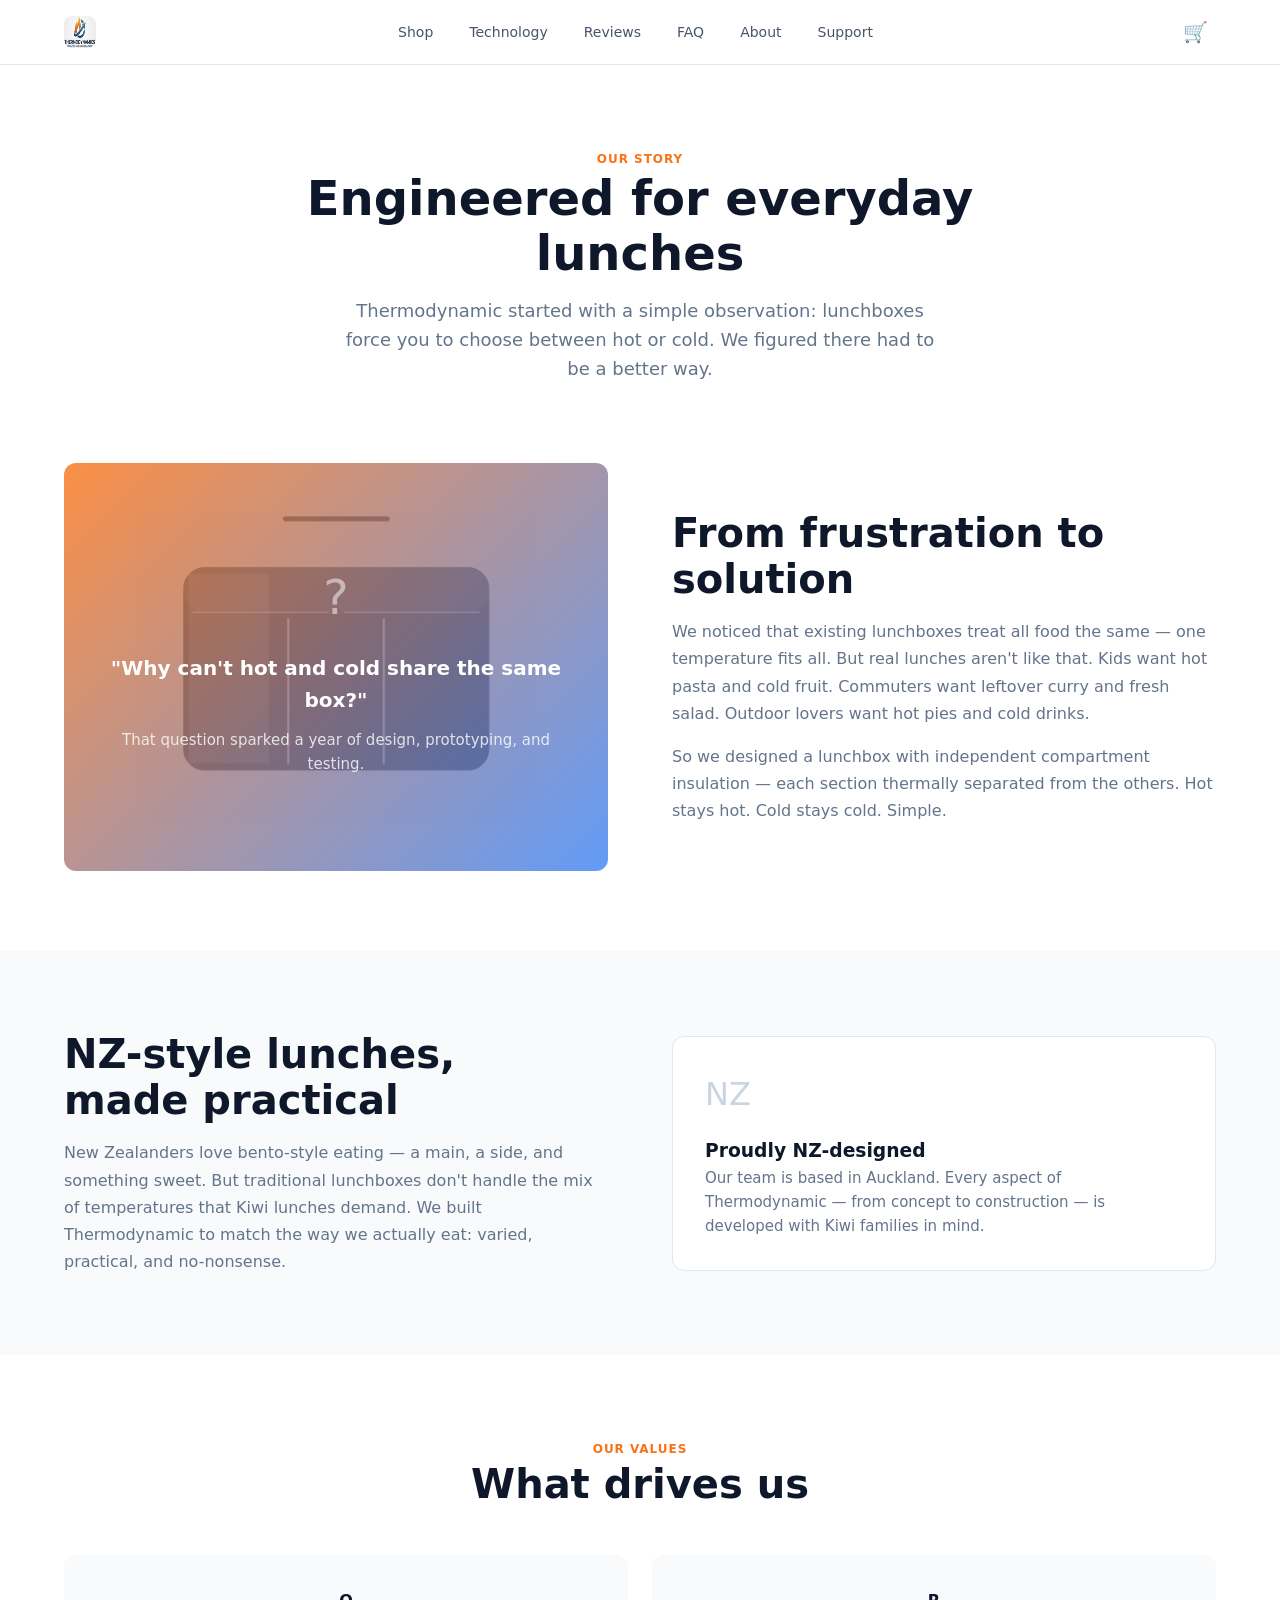
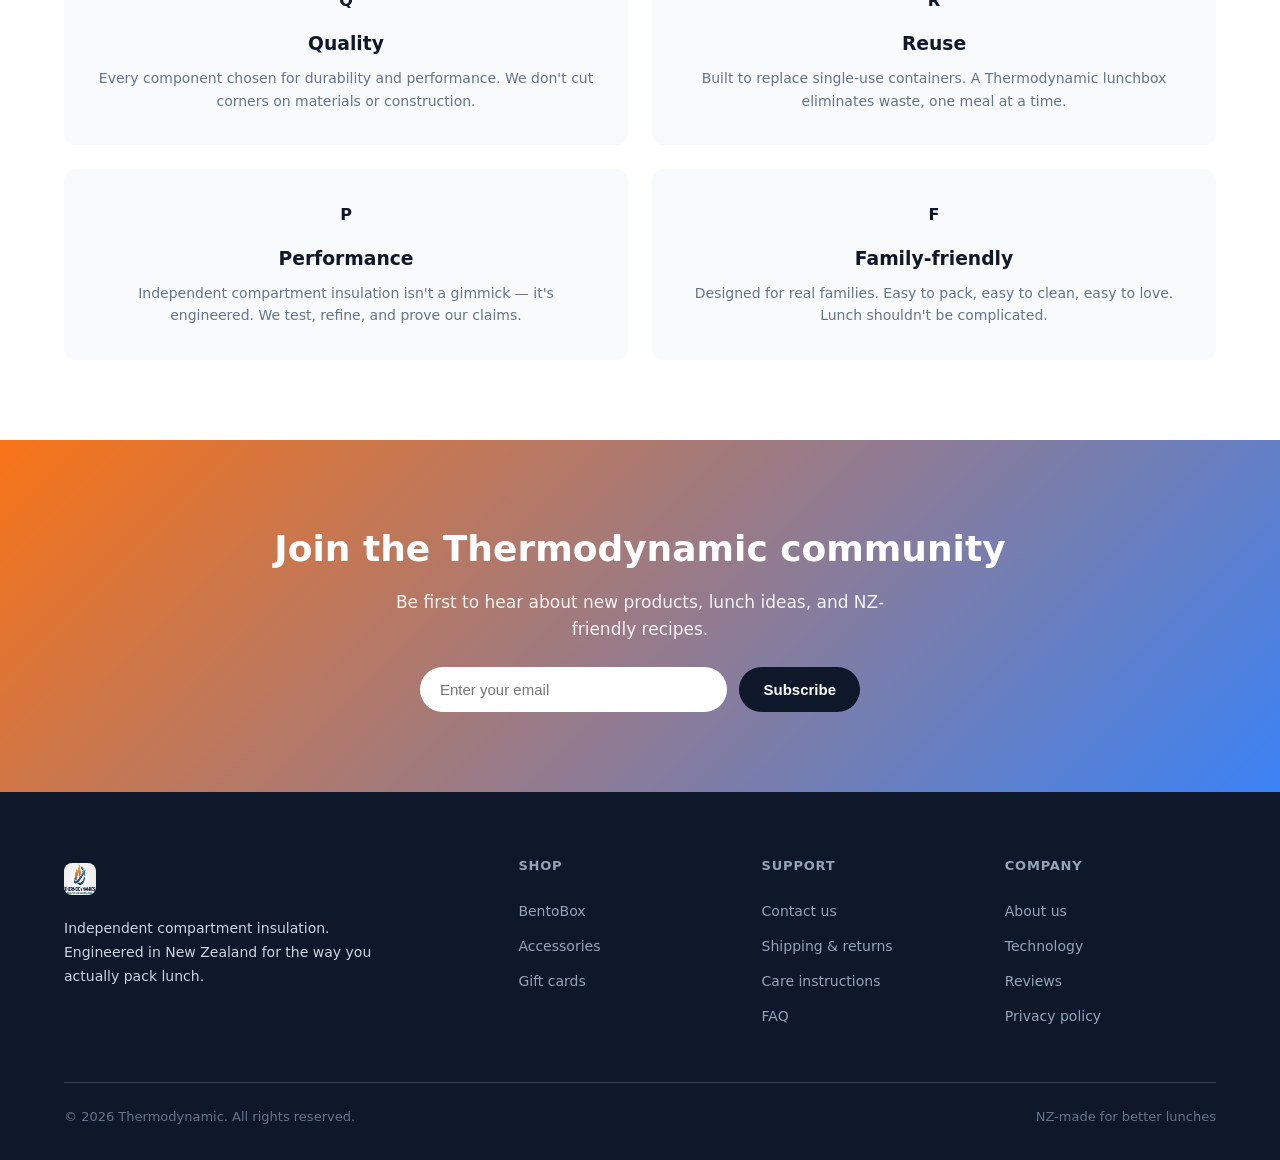
==== commit e2c67678: "Logo image only (no text) + enhanced hero visual" ====
--- a/about.html
+++ b/about.html
@@ -13,7 +13,7 @@
 <body>
   <header class="header">
     <div class="container header-inner">
-      <a href="index.html" class="logo"><img class="logo-icon" src="assets/logo.png" alt="">Thermodynamic</a>
+      <a href="index.html" class="logo"><img class="logo-icon" src="assets/logo.png" alt="Thermodynamic"></a>
       <nav class="nav">
         <a href="shop.html">Shop</a>
         <a href="technology.html">Technology</a>
@@ -135,7 +135,7 @@
     <div class="container">
       <div class="footer-grid">
         <div class="footer-brand">
-          <a href="index.html" class="logo"><img class="logo-icon" src="assets/logo.png" alt="">Thermodynamic</a>
+          <a href="index.html" class="logo"><img class="logo-icon" src="assets/logo.png" alt="Thermodynamic"></a>
           <p>Independent compartment insulation. Engineered in New Zealand for the way you actually pack lunch.</p>
         </div>
         <div>
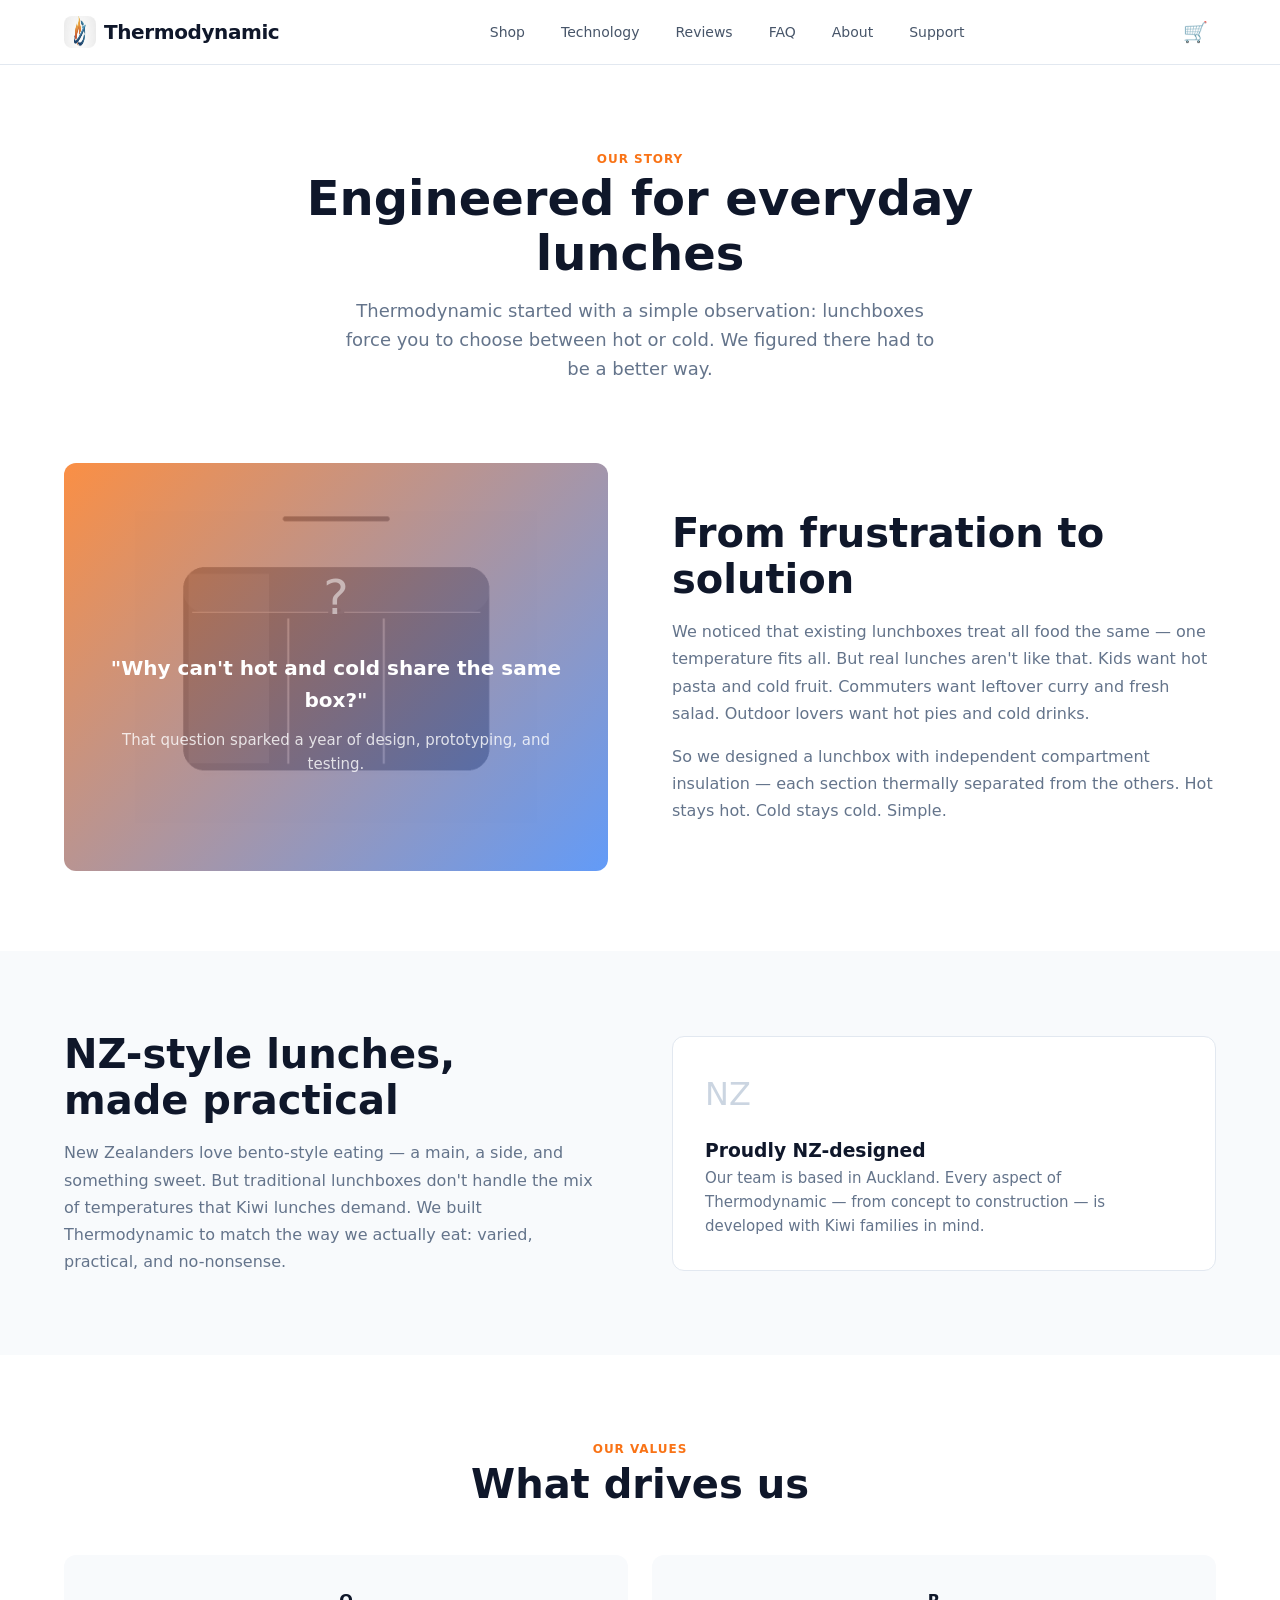
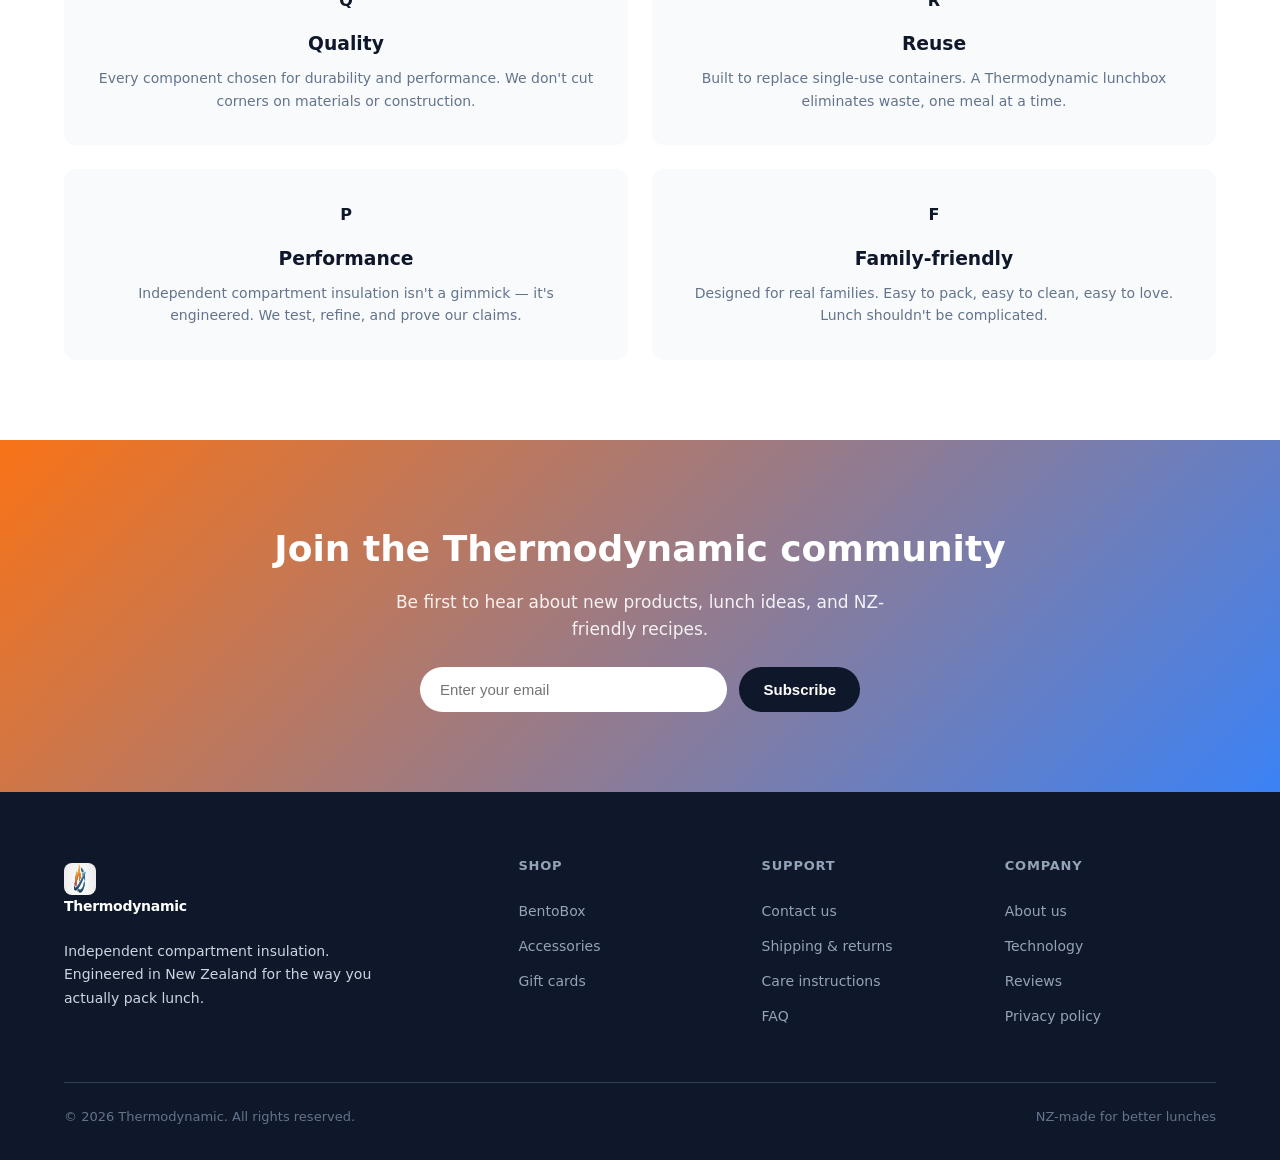
==== commit 2859f209: "Restore Thermodynamic text next to cropped logo" ====
--- a/about.html
+++ b/about.html
@@ -13,7 +13,7 @@
 <body>
   <header class="header">
     <div class="container header-inner">
-      <a href="index.html" class="logo"><img class="logo-icon" src="assets/logo.png" alt="Thermodynamic"></a>
+      <a href="index.html" class="logo"><img class="logo-icon" src="assets/logo.png" alt="">Thermodynamic</a>
       <nav class="nav">
         <a href="shop.html">Shop</a>
         <a href="technology.html">Technology</a>
@@ -135,7 +135,7 @@
     <div class="container">
       <div class="footer-grid">
         <div class="footer-brand">
-          <a href="index.html" class="logo"><img class="logo-icon" src="assets/logo.png" alt="Thermodynamic"></a>
+          <a href="index.html" class="logo"><img class="logo-icon" src="assets/logo.png" alt="">Thermodynamic</a>
           <p>Independent compartment insulation. Engineered in New Zealand for the way you actually pack lunch.</p>
         </div>
         <div>
--- a/css/style.css
+++ b/css/style.css
@@ -71,7 +71,10 @@
 .hero .highlight-orange{color:var(--orange-500)}.hero .highlight-blue{color:var(--blue-500)}
 .hero p{font-size:clamp(1rem,2vw,1.25rem);color:var(--slate-500);max-width:560px;margin:0 auto 2rem;line-height:1.7}
 .hero-actions{display:flex;flex-wrap:wrap;gap:1rem;justify-content:center}
-.hero-visual{margin-top:3rem;position:relative;border-radius:var(--radius);overflow:hidden;background:linear-gradient(135deg,#fef3c7,#dbeafe);aspect-ratio:16/9;display:flex;align-items:center;justify-content:center}
+.hero-visual{margin-top:3rem;position:relative;border-radius:var(--radius);overflow:hidden;aspect-ratio:16/9;display:flex;align-items:center;justify-content:center}
+.hero-visual-bg{position:absolute;inset:0;background:linear-gradient(145deg,#fff7ed 0%,#ffedd5 30%,#dbeafe 70%,#eff6ff 100%);z-index:0}
+.hero-visual-inner{position:relative;z-index:1;width:80%;height:80%;border-radius:16px;background:rgba(255,255,255,.65);backdrop-filter:blur(8px);box-shadow:0 8px 32px rgba(0,0,0,.08),0 1px 4px rgba(0,0,0,.04);display:flex;align-items:center;justify-content:center;padding:2rem}
+.hero-visual-inner img{width:100%;height:100%;object-fit:contain;filter:drop-shadow(0 4px 12px rgba(0,0,0,.06))}
 .hero-visual-content{text-align:center;padding:2rem}
 .hero-visual-content .temp-badge{display:inline-flex;align-items:center;gap:1.5rem;padding:.75rem 1.5rem;background:rgba(255,255,255,.9);border-radius:9999px;font-weight:600;font-size:1.125rem}
 .hero-visual-content .hot{color:var(--orange-500)}.hero-visual-content .cold{color:var(--blue-500)}
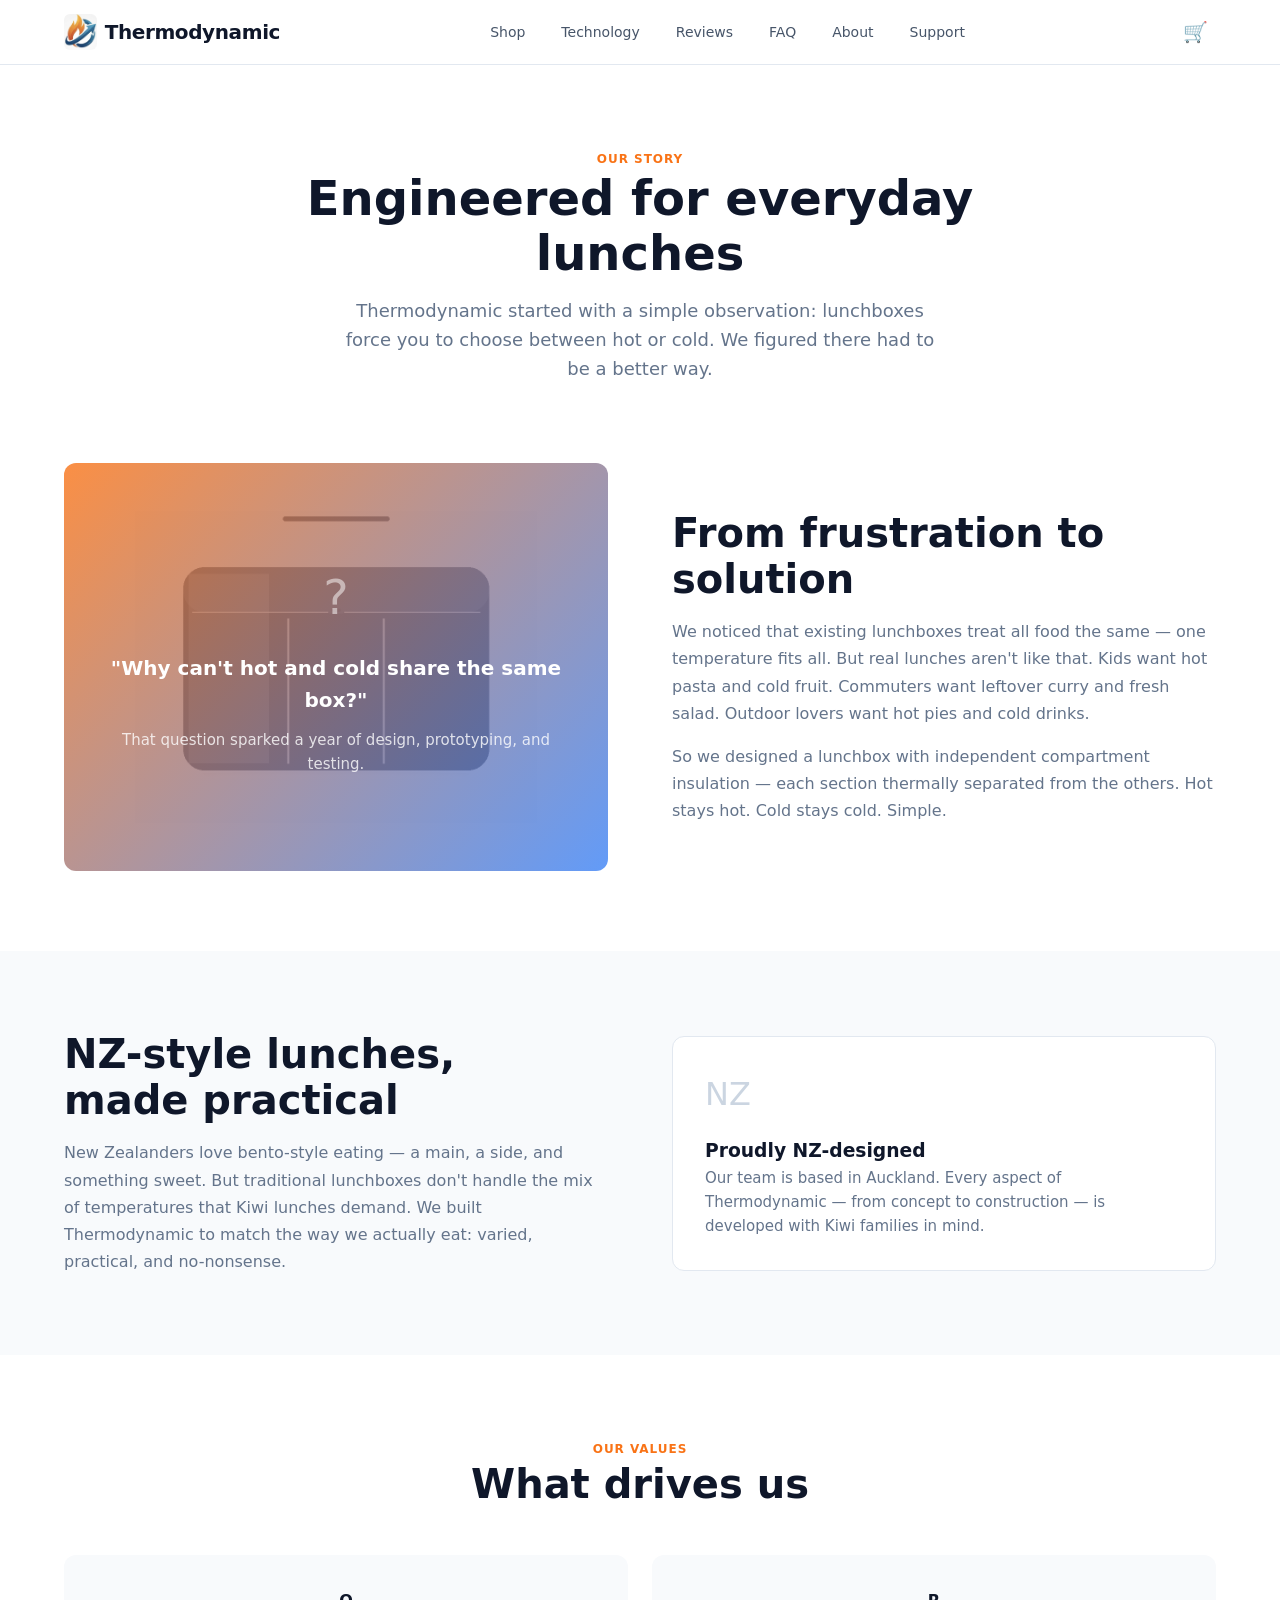
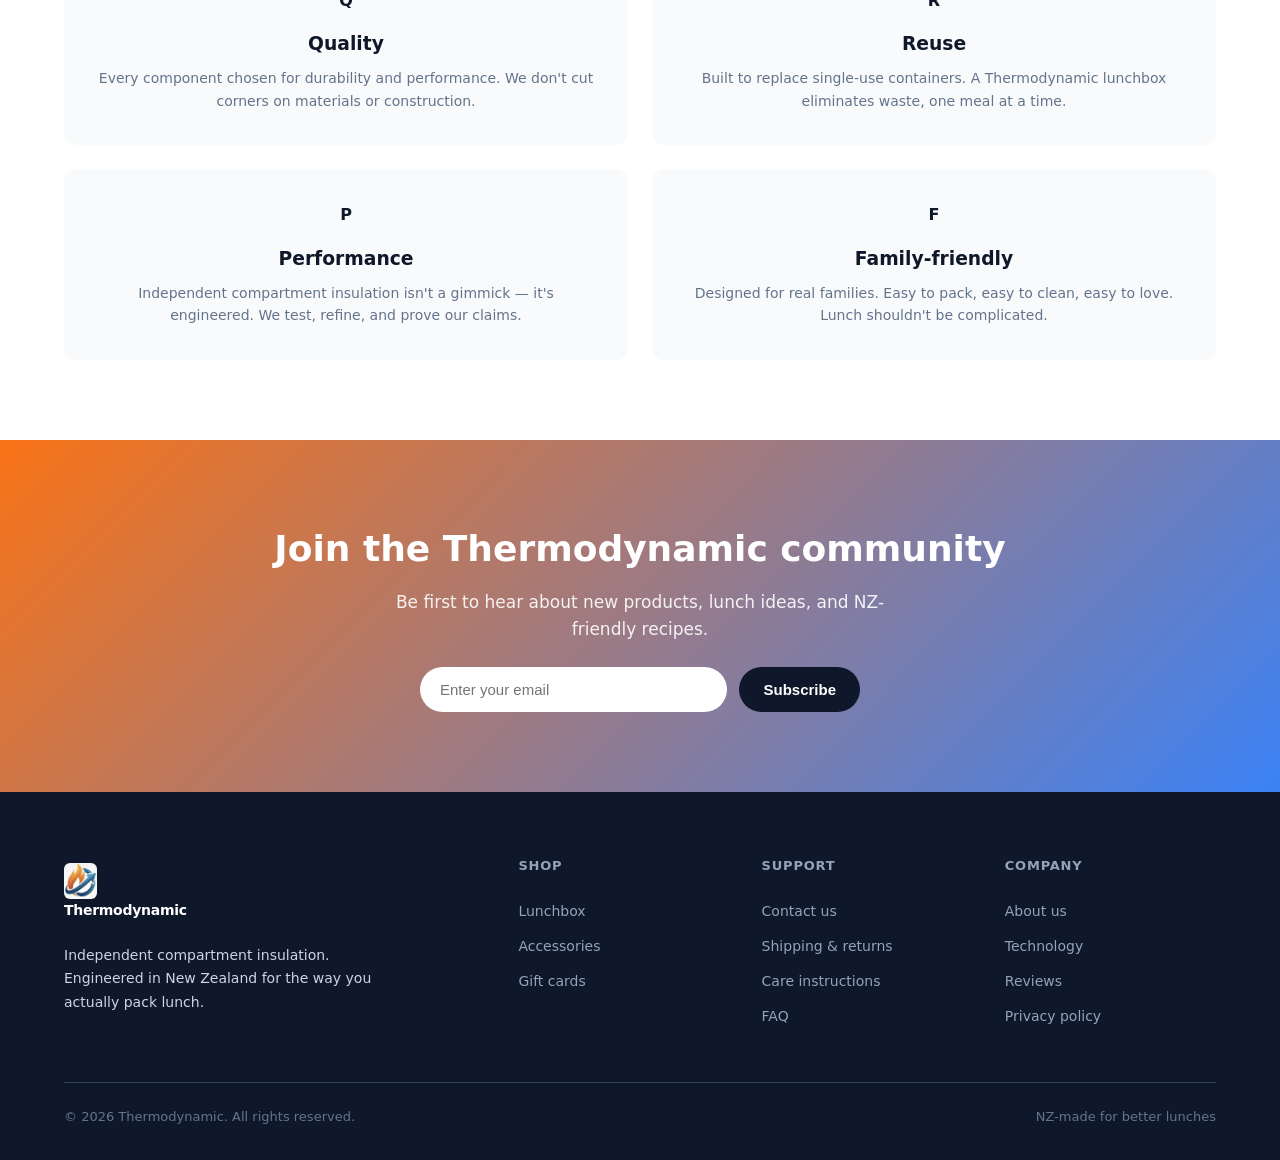
==== commit ce06cbad: "Rename BentoBox to Lunchbox" ====
--- a/about.html
+++ b/about.html
@@ -140,7 +140,7 @@
         </div>
         <div>
           <h4>Shop</h4>
-          <a href="shop.html">BentoBox</a>
+          <a href="shop.html">Lunchbox</a>
           <a href="shop.html">Accessories</a>
           <a href="shop.html">Gift cards</a>
         </div>
--- a/css/style.css
+++ b/css/style.css
@@ -43,7 +43,7 @@
 .header{position:sticky;top:0;z-index:100;background:rgba(255,255,255,.95);backdrop-filter:blur(8px);border-bottom:1px solid var(--slate-200)}
 .header-inner{display:flex;align-items:center;justify-content:space-between;height:64px}
 .logo{font-size:1.25rem;font-weight:800;letter-spacing:-.02em;display:flex;align-items:center;gap:.5rem}
-.logo-icon{width:32px;height:32px;border-radius:8px}
+.logo-icon{height:36px;width:auto;border-radius:6px}
 .nav{display:none}
 .nav a{padding:.5rem 1rem;font-size:.875rem;font-weight:500;color:var(--slate-600);transition:color var(--transition);border-radius:8px}
 .nav a:hover{color:var(--slate-900);background:var(--slate-100)}
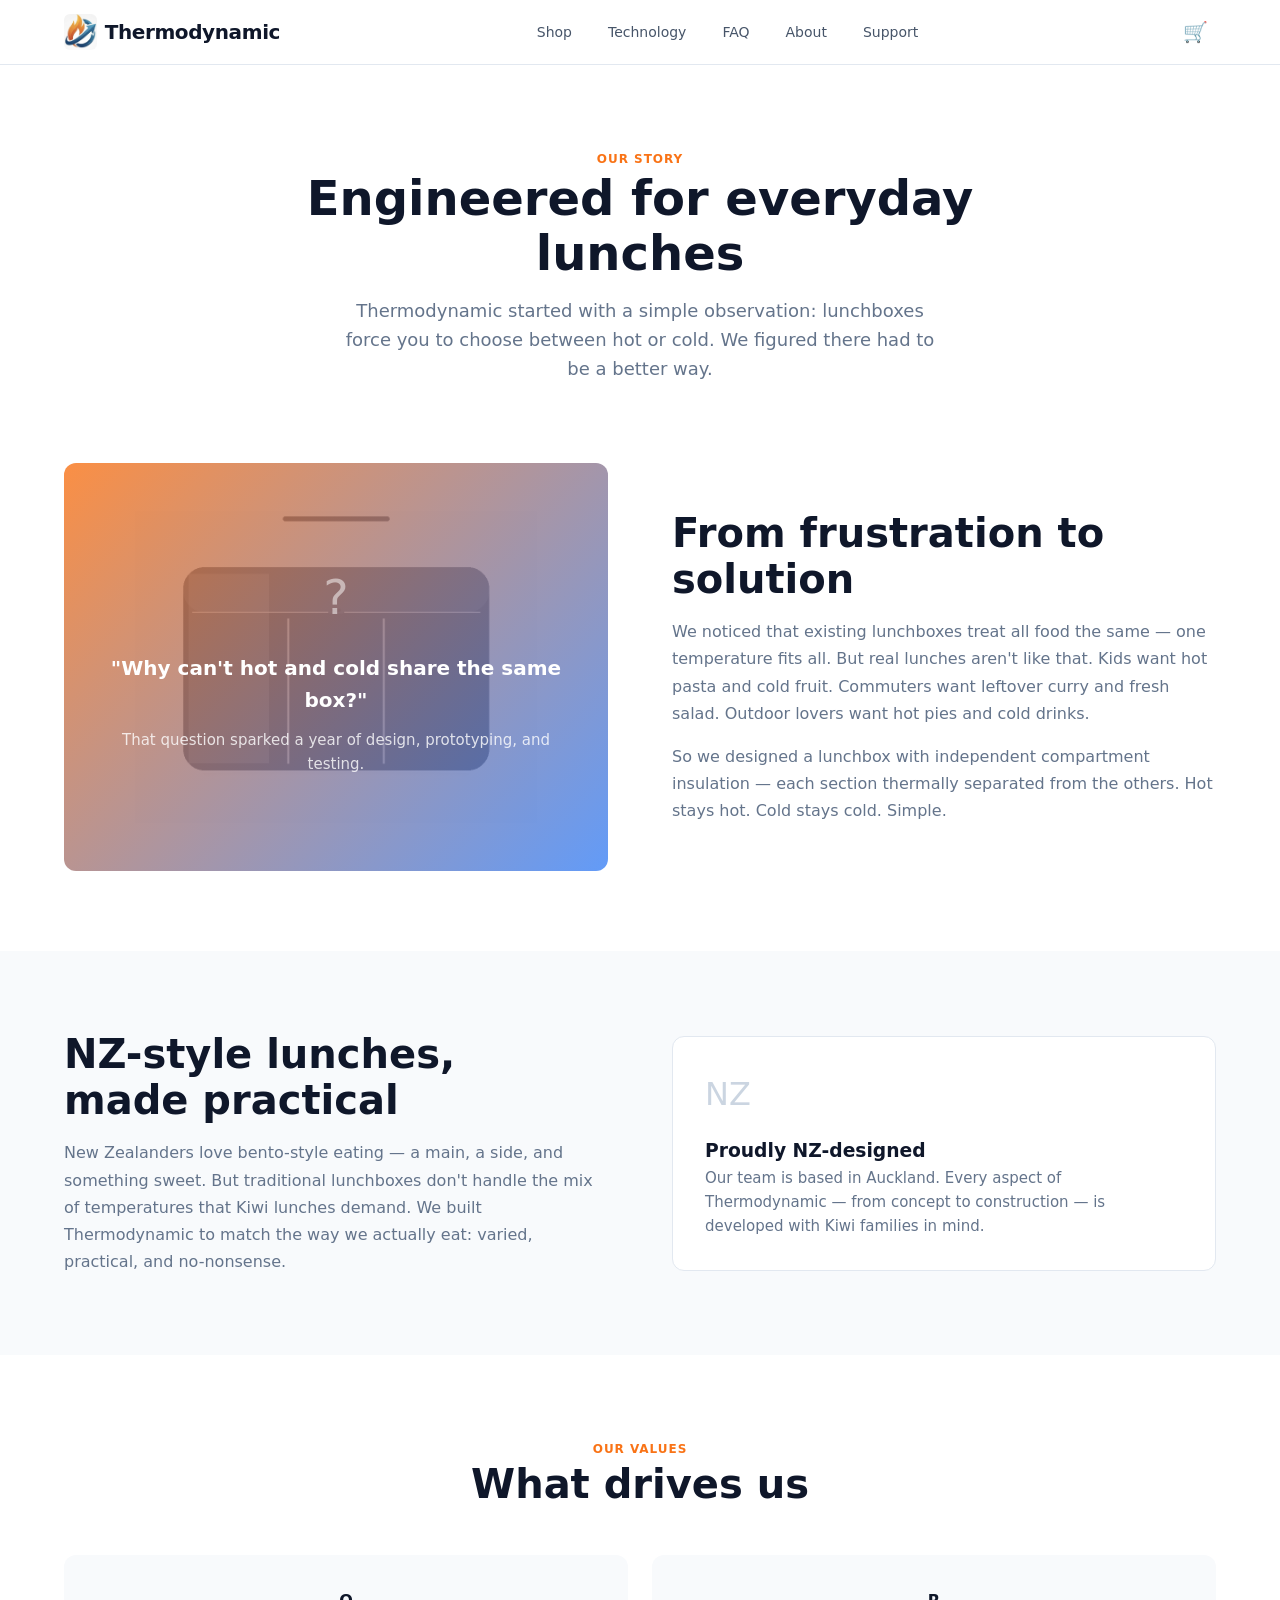
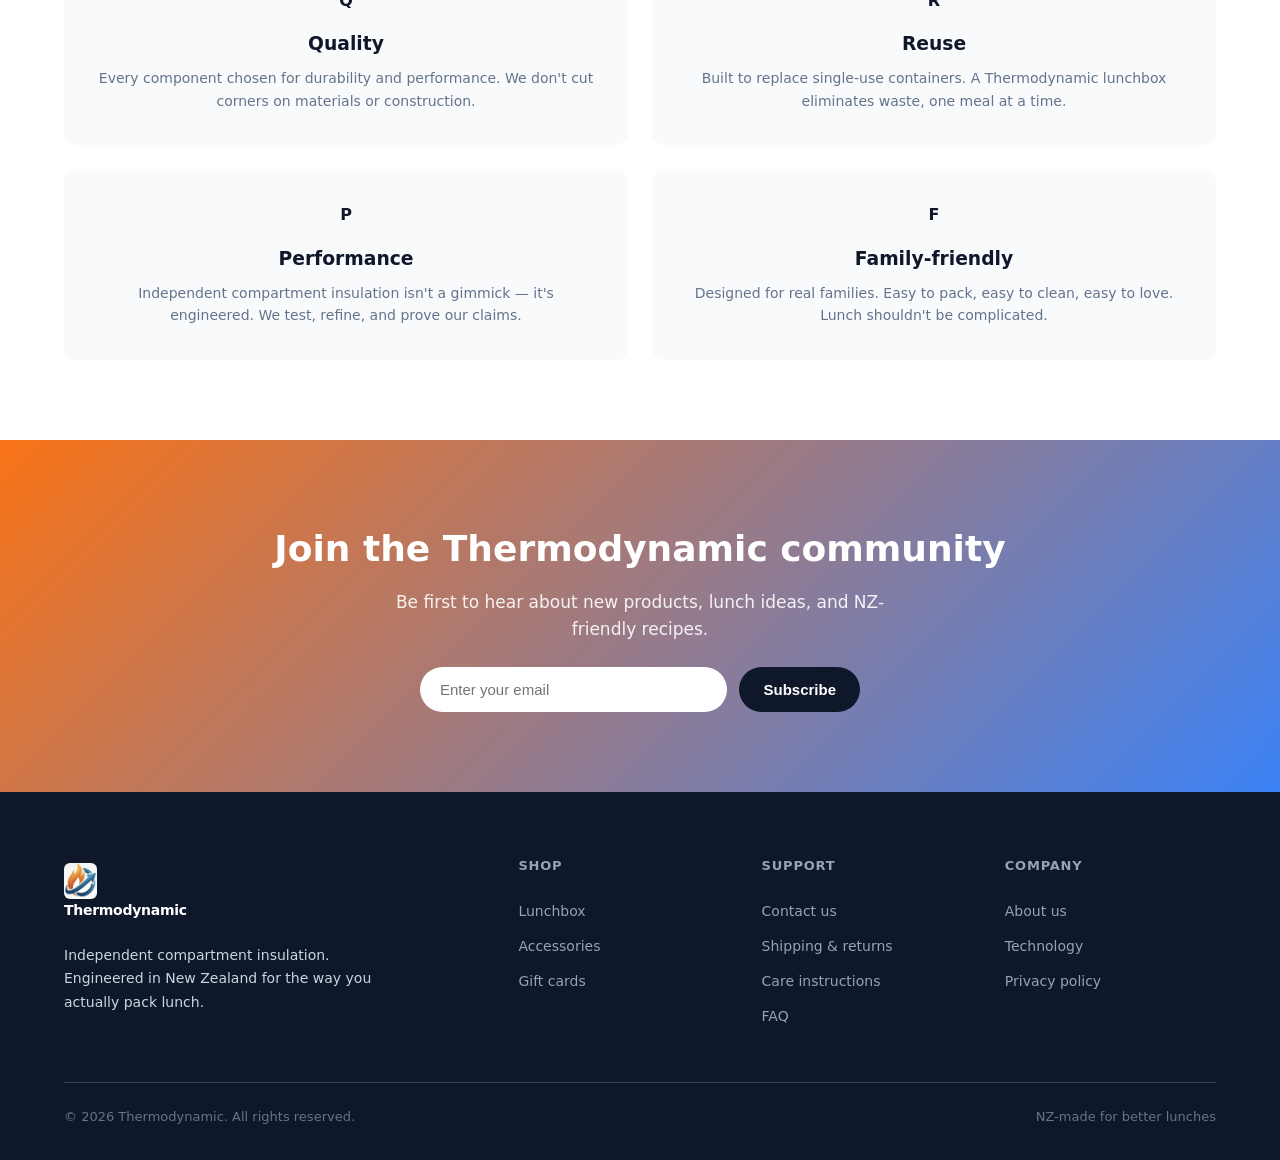
==== commit 73ee4c4a: "Remove reviews page + all references" ====
--- a/about.html
+++ b/about.html
@@ -17,7 +17,6 @@
       <nav class="nav">
         <a href="shop.html">Shop</a>
         <a href="technology.html">Technology</a>
-        <a href="reviews.html">Reviews</a>
         <a href="faq.html">FAQ</a>
         <a href="about.html">About</a>
         <a href="support.html">Support</a>
@@ -30,7 +29,6 @@
     <nav class="mobile-nav">
       <a href="shop.html">Shop</a>
       <a href="technology.html">Technology</a>
-      <a href="reviews.html">Reviews</a>
       <a href="faq.html">FAQ</a>
       <a href="about.html">About</a>
       <a href="support.html">Support</a>
@@ -155,7 +153,6 @@
           <h4>Company</h4>
           <a href="about.html">About us</a>
           <a href="technology.html">Technology</a>
-          <a href="reviews.html">Reviews</a>
           <a href="support.html">Privacy policy</a>
         </div>
       </div>
--- a/css/style.css
+++ b/css/style.css
@@ -73,8 +73,9 @@
 .hero-actions{display:flex;flex-wrap:wrap;gap:1rem;justify-content:center}
 .hero-visual{margin-top:3rem;position:relative;border-radius:var(--radius);overflow:hidden;aspect-ratio:16/9;display:flex;align-items:center;justify-content:center}
 .hero-visual-bg{position:absolute;inset:0;background:linear-gradient(145deg,#fff7ed 0%,#ffedd5 30%,#dbeafe 70%,#eff6ff 100%);z-index:0}
-.hero-visual-inner{position:relative;z-index:1;width:80%;height:80%;border-radius:16px;background:rgba(255,255,255,.65);backdrop-filter:blur(8px);box-shadow:0 8px 32px rgba(0,0,0,.08),0 1px 4px rgba(0,0,0,.04);display:flex;align-items:center;justify-content:center;padding:2rem}
-.hero-visual-inner img{width:100%;height:100%;object-fit:contain;filter:drop-shadow(0 4px 12px rgba(0,0,0,.06))}
+.hero-visual-inner{position:relative;z-index:1;width:78%;height:82%;border-radius:20px;background:rgba(255,255,255,.5);box-shadow:0 12px 48px rgba(0,0,0,.07),0 2px 8px rgba(0,0,0,.03);display:flex;align-items:center;justify-content:center;padding:2rem}
+.hero-visual-inner img{width:100%;height:100%;object-fit:contain;filter:drop-shadow(0 6px 16px rgba(0,0,0,.08));transition:transform .4s ease}
+.hero-visual-inner img:hover{transform:scale(1.03)}
 .hero-visual-content{text-align:center;padding:2rem}
 .hero-visual-content .temp-badge{display:inline-flex;align-items:center;gap:1.5rem;padding:.75rem 1.5rem;background:rgba(255,255,255,.9);border-radius:9999px;font-weight:600;font-size:1.125rem}
 .hero-visual-content .hot{color:var(--orange-500)}.hero-visual-content .cold{color:var(--blue-500)}
